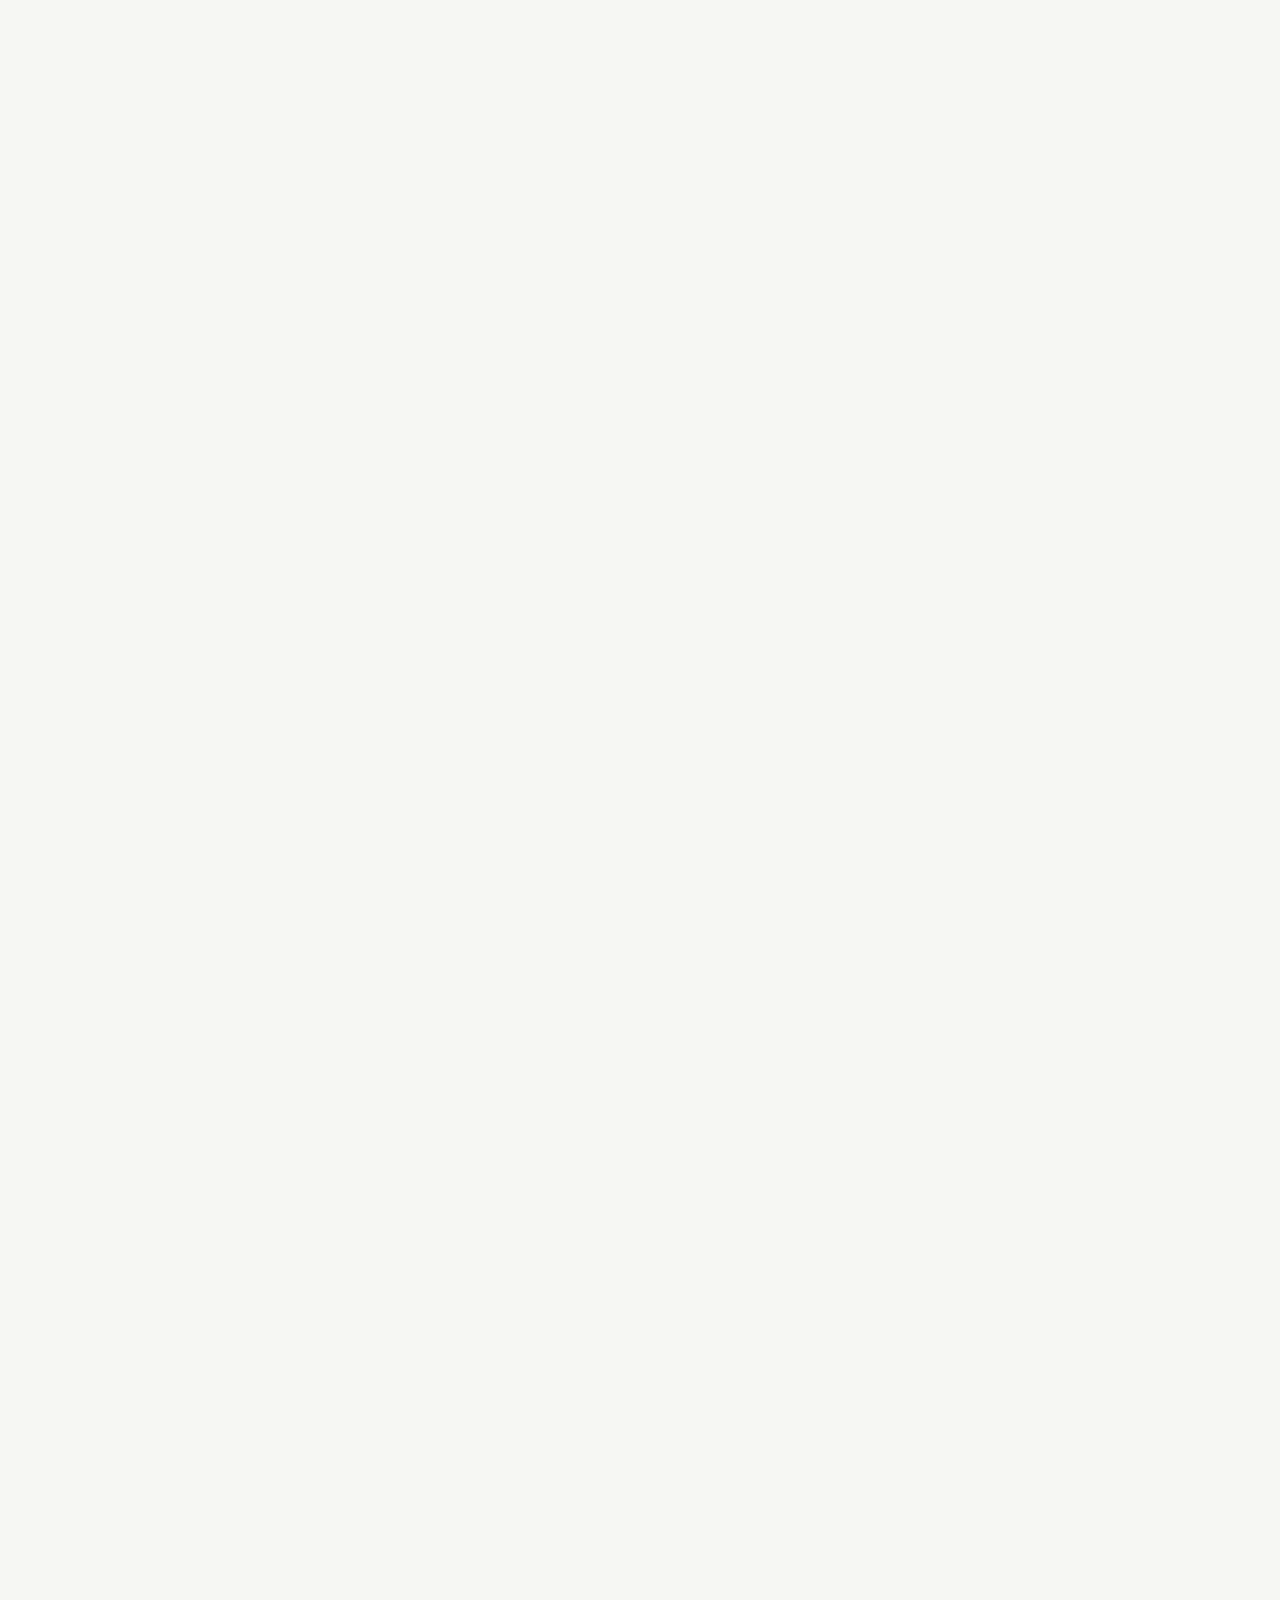
==== index.html @ 4bbb6fdd "Refresh homepage professional profile" ====
<!doctype html>
<html lang="en">
<head>
  <meta charset="utf-8"><meta name="viewport" content="width=device-width,initial-scale=1">
  <title>XIAO Tingyu · Welding &amp; High-Strength Steel</title>
  <meta name="description" content="XIAO Tingyu — welding engineer and researcher focused on high-strength steel, material performance and quality assurance.">
  <link rel="stylesheet" href="style.css"><link rel="stylesheet" href="dark.css?v=20261003-3">
  <link rel="icon" href="favicon.svg?v=20261003-5" type="image/svg+xml">
  <script>document.documentElement.classList.add("i18n-loading")</script>
  <script src="blog-nav.js?v=20260929-2" defer></script>
  <script src="i18n.js?v=20261010-1" defer></script>
</head>
<body>
  <a href="#main" class="skip">Skip to content</a>
  <header><div class="wrap nav"><a class="wordmark" href="./" aria-label="XIAO Tingyu home"><span class="initials">T.X</span></a><nav aria-label="Primary navigation"><a href="./" aria-current="page">Home</a><a href="projects.html">Projects</a><a href="toolkit.html">Toolkit</a><a href="about.html">About</a></nav></div></header>

  <main id="main">
    <section class="hero home-hero"><div class="wrap hero-inner"><div><div class="eyebrow">WELDING ENGINEER · HIGH-STRENGTH STEEL</div><h1>From weld metallurgy to structural <em>performance.</em></h1><p>Research, technical guidance and engineering insights on high-strength steel welding, procedure qualification and quality assurance.</p><div class="signature"><strong>XIAO Tingyu</strong> &nbsp; / &nbsp; CEng · MWeldI · MIMMM</div><div class="home-actions"><a class="home-action home-action-primary" href="projects.html">View selected work</a><a class="home-action" href="blog.html">Read the Blog</a></div></div><img class="hero-art" src="assets/hero-bridge-model.png?v=20261003-5" alt="Architectural model illustration of a structurally coherent steel tied-arch bridge"></div></section>

    <section class="wrap credential-strip" aria-label="Professional focus"><div><strong>CEng · MWeldI · MIMMM</strong><span>Professional credentials</span></div><div><strong>HKCMSA</strong><span>Executive Member</span></div><div><strong>S690 · S960</strong><span>High-strength steel</span></div><div><strong>EN · HK · AWS</strong><span>Code perspective</span></div></section>

    <section class="wrap home-section"><div class="home-section-head"><h2>Selected project</h2><p>Engineering evidence comes before technical claims. This case connects material selection, welding research and full-scale fabrication.</p></div><div class="featured-project"><div class="featured-project-visual"><img src="assets/fanling-footbridge-finished.jpg" alt="Completed circular S960 footbridge at Lung Yeuk Tau Interchange at night"><div class="featured-project-grade">S960</div><div class="featured-project-caption">Fanling North · completed footbridge</div><a class="photo-credit" href="https://www.devb.gov.hk/en/home/my_blog/index_id_1608.html?p=1&amp;y=2026" target="_blank" rel="noopener">PHOTO · DEVB ↗</a></div><div class="featured-project-copy"><div class="eyebrow">HONG KONG · FOOTBRIDGE APPLICATION</div><h3>Welding technology for S960 box girders</h3><p>The Fanling North application links plate thickness, joint design, heat-input control, testing and the transition from research to fabrication.</p><a class="read" href="projects.html#fanling">Explore the project <span>→</span></a></div></div></section>

    <section class="wrap home-section"><div class="home-section-head"><h2>Areas of expertise</h2><p>A stable view of the engineering problems I work on—from local thermal cycles to production quality and structural performance.</p></div><div class="expertise-grid"><article class="expertise-card"><span>01</span><h3>Welding metallurgy</h3><p>Thermal cycles, HAZ transformation, hydrogen cracking and microstructure–property relationships.</p></article><article class="expertise-card"><span>02</span><h3>High-strength steel</h3><p>S690/S960 material behaviour, joint design, consumable matching and constructability.</p></article><article class="expertise-card"><span>03</span><h3>Procedure &amp; quality</h3><p>WPS/WPQR review, qualification ranges, production controls and traceability.</p></article><article class="expertise-card"><span>04</span><h3>Testing &amp; inspection</h3><p>Mechanical testing, fracture assessment, NDT strategy and failure investigation.</p></article></div></section>

    <section class="wrap home-section"><div class="home-section-head"><h2>Featured writing</h2><p>Three cornerstone articles are shown here. The complete high-strength steel welding knowledge system lives in the Blog.</p></div><div class="featured-writing"><article><div class="meta"><span class="category">WELDABILITY</span></div><h3><a href="carbon-equivalent-preheat.html">Carbon Equivalent in Preheat Assessment</a></h3><p>How CEV, CET and Pcm contribute to a preheat assessment.</p><a class="read" href="carbon-equivalent-preheat.html">Read article <span>→</span></a></article><article><div class="meta"><span class="category">WELDING METALLURGY</span></div><h3><a href="t8-5-cooling-time.html">t8/5 Cooling Time and Heat-Affected-Zone Response</a></h3><p>How thermal variables shape cooling and HAZ response.</p><a class="read" href="t8-5-cooling-time.html">Read article <span>→</span></a></article><article><div class="meta"><span class="category">HONG KONG PRACTICE</span></div><h3><a href="hong-kong-weld-inspection.html">Weld Inspection under the Hong Kong Steel Code</a></h3><p>Inspection timing, NDT extent and traceability under the Steel Code.</p><a class="read" href="hong-kong-weld-inspection.html">Read article <span>→</span></a></article></div><p style="margin-top:32px"><a class="read" href="blog.html">Browse all Blog modules <span>→</span></a></p></section>

    <section class="wrap home-section home-about"><div class="home-about-mark" aria-hidden="true">T.X</div><div><div class="eyebrow">ABOUT</div><h2>XIAO Tingyu</h2><p>Chartered Engineer (CEng); Professional Member of The Welding Institute (MWeldI) and the Institute of Materials, Minerals and Mining (MIMMM); Executive Member of the Hong Kong Constructional Metal Structures Association.</p><p>Research interests: S690/S960 welding, welding thermal cycles and heat-affected-zone behaviour, microstructure–property relationships, procedure qualification and quality assurance.</p><p>Invited to join the TWI Professional Board from 1 July 2027, subject to Board approval.</p><a class="read" href="about.html">More about my work <span>→</span></a></div></section>
  </main>
  <footer><div class="wrap footer-grid"><div>Welding, materials &amp; the structures they make possible.</div><div><a href="about.html">About</a><a href="mailto:xiaoty89757@gmail.com">Email ↗</a><span>© 2026</span></div></div></footer>
</body></html>
---- dark.css ----
:root {
  --bg: #ffffff;
  --panel: #ffffff;
  --panel-2: #edf2f1;
  --paper: #233b40;
  --ink: #233b40;
  --paper-ink: #edf2f1;
  --muted: #52686b;
  --line: #edf2f1;
  --accent: #946b32;
  --steel: #52686b;
  --serif: Georgia, "Times New Roman", "Songti SC", serif;
}

html { background: var(--bg); }
.i18n-loading body { visibility: hidden; }
body { background: var(--bg); color: var(--ink); }
.wrap { max-width: 1180px; }

header {
  position: relative;
  z-index: 5;
  background: rgba(9, 13, 15, .97);
  border-bottom: 1px solid var(--line);
}
.nav { min-height: 86px; align-items: center; }
.wordmark { color: #233b40; letter-spacing: -.035em; }
.wordmark i, .wordmark span { color: var(--accent); }
.wordmark .initials { font-family: var(--serif); font-size: 25px; font-style: italic; letter-spacing: -.035em; }
nav { display: flex; align-items: center; margin-left: auto; }
nav a { color: #52686b; }
nav a:hover, nav a[aria-current=page] { color: #233b40; }
nav a[aria-current=page]:after { background: var(--accent); }
.nav-dropdown { position: relative; display: flex; align-items: center; }
.nav-dropdown-trigger span { margin-left: 4px; color: var(--accent); }
.nav-dropdown-menu { display: none; position: absolute; top: calc(100% + 2px); left: -18px; z-index: 20; width: 285px; padding: 10px; background: #ffffff; border: 1px solid #cedbd9; box-shadow: 0 18px 45px rgba(0,0,0,.35); }
.nav-dropdown:hover .nav-dropdown-menu, .nav-dropdown:focus-within .nav-dropdown-menu { display: block; }
.nav-dropdown-menu a { display: block; padding: 9px 10px; color: #52686b; font-size: 12px; line-height: 1.45; }
.nav-dropdown-menu a:hover { color: #ffffff; background: var(--accent); }

.lang-switch {
  display: inline-flex;
  flex: 0 0 auto;
  align-items: center;
  gap: 3px;
  margin-left: 2px;
  padding: 3px;
  border: 1px solid #cedbd9;
  border-radius: 999px;
}
.lang-switch button, .lang-switch a {
  min-width: 38px;
  border: 0;
  border-radius: 999px;
  padding: 4px 8px;
  color: #52686b;
  background: transparent;
  font: 600 11px/1.5 -apple-system, BlinkMacSystemFont, "Segoe UI", sans-serif;
  cursor: pointer;
}
.lang-switch button[aria-pressed=true], .lang-switch a[aria-pressed=true] {
  color: #edf2f1;
  background: var(--accent);
}

.hero {
  min-height: 570px;
  background:
    radial-gradient(circle at 73% 48%, rgba(63, 104, 111, .24), transparent 28%),
    radial-gradient(circle at 66% 54%, rgba(214, 160, 74, .08), transparent 20%),
    #ffffff;
}
.hero:before {
  content: "";
  position: absolute;
  inset: 0;
  background-image:
    linear-gradient(rgba(255,255,255,.025) 1px, transparent 1px),
    linear-gradient(90deg, rgba(255,255,255,.025) 1px, transparent 1px);
  background-size: 42px 42px;
  mask-image: linear-gradient(to right, transparent 0, #ffffff 45%, #ffffff 100%);
}
.hero:after { display: none; }
.hero-inner {
  grid-template-columns: minmax(0, 1.28fr) minmax(420px, .9fr);
  min-height: 570px;
  padding-top: 55px;
  padding-bottom: 55px;
}
.eyebrow, .section-label { color: var(--accent); }
.hero h1 {
  max-width: 640px;
  margin: 18px 0;
  color: #233b40;
  font-size: clamp(46px, 4.4vw, 58px);
  font-weight: 550;
  line-height: 1.23;
  letter-spacing: -.055em;
  text-wrap: balance;
}
.hero h1 em { color: var(--accent); }
.hero p { max-width: 470px; color: #52686b; font-size: 16px; }
.signature { color: #52686b; }
.signature strong { color: #233b40; }
.hero-art {
  width: 128%;
  max-width: none;
  filter: none;
  transform: translateX(-28%);
  transform-origin: center;
  -webkit-mask-image: linear-gradient(to right, transparent 0%, rgba(0,0,0,.08) 8%, rgba(0,0,0,.35) 22%, #ffffff 40%, #ffffff 74%, rgba(0,0,0,.52) 87%, transparent 100%);
  mask-image: linear-gradient(to right, transparent 0%, rgba(0,0,0,.08) 8%, rgba(0,0,0,.35) 22%, #ffffff 40%, #ffffff 74%, rgba(0,0,0,.52) 87%, transparent 100%);
}

.home-hero { min-height: 620px; }
.home-hero .hero-inner { min-height: 620px; }
.home-actions { display: flex; flex-wrap: wrap; gap: 12px; margin-top: 27px; }
.home-action { padding: 10px 15px; border: 1px solid #cedbd9; color: #233b40; font-size: 13px; font-weight: 650; }
.home-action-primary { color: #ffffff; background: var(--accent); border-color: var(--accent); }
.credential-strip { display: grid; grid-template-columns: repeat(4, 1fr); border-bottom: 1px solid var(--line); }
.credential-strip div { padding: 22px 26px; border-right: 1px solid var(--line); }
.credential-strip div:last-child { border-right: 0; }
.credential-strip strong { display: block; color: var(--accent); font-size: 12px; }
.credential-strip span { color: #52686b; font-size: 11px; }
.home-section { padding-top: 65px; padding-bottom: 72px; border-bottom: 1px solid var(--line); }
.home-section-head { display: flex; align-items: end; justify-content: space-between; gap: 34px; margin-bottom: 30px; }
.home-section-head h2 { margin: 0; color: #233b40; font: 500 34px/1.25 var(--serif); }
.home-section-head p { max-width: 540px; margin: 0; color: #52686b; font-size: 13px; }
.featured-project { display: grid; grid-template-columns: 1.12fr .88fr; background: #ffffff; border: 1px solid #edf2f1; }
.featured-project-visual { position: relative; min-height: 360px; overflow: hidden; background: #edf2f1; }
.featured-project-visual:after { content: ""; position: absolute; inset: 0; background: linear-gradient(180deg, transparent 40%, rgba(5,9,10,.88) 100%); pointer-events: none; }
.featured-project-visual img { width: 100%; height: 100%; object-fit: cover; object-position: center; filter: saturate(.78) contrast(1.06); transition: transform .5s ease; }
.featured-project:hover .featured-project-visual img { transform: scale(1.025); }
.featured-project-grade { position: absolute; z-index: 1; top: 25px; left: 27px; padding: 5px 10px; color: #ffffff; background: var(--accent); font: 700 12px/1.2 -apple-system, BlinkMacSystemFont, "Segoe UI", sans-serif; letter-spacing: .08em; }
.featured-project-caption { position: absolute; z-index: 1; left: 27px; bottom: 25px; color: #233b40; font: 500 17px/1.3 var(--serif); }
.featured-project-visual .photo-credit { z-index: 2; right: 21px; bottom: 21px; left: auto; }
.featured-project-copy { padding: 42px; }
.featured-project-copy h3 { margin: 10px 0 18px; color: #233b40; font: 500 29px/1.3 var(--serif); }
.featured-project-copy p { color: #52686b; font-size: 14px; }
.expertise-grid { display: grid; grid-template-columns: 1fr 1fr; gap: 1px; background: var(--line); }
.expertise-card { min-height: 190px; padding: 31px; background: #ffffff; }
.expertise-card span { color: var(--accent); font: italic 17px var(--serif); }
.expertise-card h3 { margin: 10px 0; color: #233b40; font-size: 21px; }
.expertise-card p { margin: 0; color: #52686b; font-size: 13px; }
.expertise-card .read { margin-top: 20px; }
.featured-writing { display: grid; grid-template-columns: repeat(3, 1fr); gap: 26px; }
.featured-writing article { position: relative; min-height: 250px; padding: 26px 25px 24px; overflow: hidden; background: linear-gradient(145deg, #ffffff, #ffffff); border: 1px solid #edf2f1; border-top: 2px solid var(--accent); }
.featured-writing article:after { content: ""; position: absolute; right: -34px; bottom: -44px; width: 130px; height: 130px; border: 1px solid rgba(214,160,74,.12); border-radius: 50%; }
.featured-writing article > * { position: relative; z-index: 1; }
.featured-writing h3 { margin: 11px 0; color: #233b40; font: 500 20px/1.35 var(--serif); }
.featured-writing p { color: #52686b; font-size: 13px; }
.home-about { display: grid; grid-template-columns: 200px 1fr; gap: 54px; align-items: center; }
.home-about-mark { aspect-ratio: 1; display: grid; place-items: center; color: var(--accent); background: #edf2f1; font: italic 70px var(--serif); }
.home-about h2 { margin: 7px 0 15px; color: #233b40; font: 500 34px var(--serif); }
.home-about p { color: #52686b; }

.blog-head { max-width: 790px; }
.blog-head h1 { max-width: 720px; }

.layout { gap: 86px; padding-top: 76px; padding-bottom: 96px; }
.article-preview { border-color: var(--line); }
.article-preview h2 { color: #233b40; font-size: 29px; }
.article-preview p { color: #52686b; }
.blog-group {
  margin: 48px 0 20px;
  padding-bottom: 10px;
  color: var(--accent);
  border-bottom: 1px solid var(--line);
  font-size: 12px;
  letter-spacing: .16em;
}
.meta { color: #52686b; }
.meta .category, .read { color: var(--accent); }
.mini-diagram {
  color: #946b32;
  background: linear-gradient(100deg, #ffffff, #edf2f1);
  border: 1px solid #edf2f1;
}
.mini-diagram small { color: #52686b; }
.project-tease {
  color: #233b40;
  background: linear-gradient(135deg, #edf2f1, #ffffff);
  border: 1px solid #cedbd9;
}
.project-tease p { color: #52686b; }
.tease-head span:last-child { color: var(--accent); }
.side-block {
  padding: 22px;
  margin-bottom: 18px;
  background: #ffffff;
  border: 1px solid #edf2f1;
}
.side-block h2 { color: var(--accent); }
.side-block p, .side-link small { color: #52686b; }
.author-name { color: #233b40; }
.chips a { color: #52686b; background: #edf2f1; border-color: #cedbd9; }
.chips a:hover { color: #ffffff; background: var(--accent); border-color: var(--accent); }
.side-link { border-color: #edf2f1; }
.pullquote { color: #52686b; border-color: var(--accent); }

.page-head { border-color: var(--line); }
.page-head h1, .about-content h1 { color: #233b40; }
.page-head p, .notice { color: #52686b !important; }
.case { color: var(--ink); background: #ffffff; border-color: #edf2f1; }
.case-visual { background: #edf2f1; border-bottom: 1px solid #edf2f1; }
.case-visual svg { filter: brightness(1.15) saturate(.55); }
.case-photo { height: 240px; }
.case-photo:after {
  content: "";
  position: absolute;
  inset: 0;
  background: linear-gradient(180deg, rgba(6, 10, 11, .04) 42%, rgba(6, 10, 11, .72));
  pointer-events: none;
}
.case-photo img {
  position: absolute;
  inset: 0;
  width: 100%;
  height: 100%;
  display: block;
  object-fit: cover;
}
.case-grade { z-index: 2; color: #edf2f1; background: var(--accent); }
.photo-credit {
  position: absolute;
  right: 14px;
  bottom: 12px;
  z-index: 2;
  padding: 5px 8px;
  color: #233b40;
  background: rgba(8, 13, 15, .76);
  border: 1px solid rgba(255, 255, 255, .18);
  font-size: 9px;
  font-weight: 650;
  letter-spacing: .09em;
}
.photo-credit:hover { color: var(--accent); }
.case-body h2 { color: #233b40; }
.case-body p, .case-body dt { color: #52686b; }
.case-body dl {
  grid-template-columns: minmax(108px, auto) minmax(0, 1fr);
  column-gap: 18px;
  row-gap: 10px;
  border-color: #edf2f1;
}
.case-body dt {
  font-size: 10px;
  font-weight: 700;
  letter-spacing: .07em;
  text-transform: uppercase;
}
.case-body dd { min-width: 0; overflow-wrap: anywhere; }
.case-sources { display: flex; flex-wrap: wrap; gap: 8px 20px; }
.case-source { display: inline-block; color: var(--accent); }

.about-grid {
  grid-template-columns: minmax(0, 780px);
  justify-content: center;
  color: var(--ink);
}
.about-content p, .qualification-list { color: #52686b; }
.about-content h2 { color: #233b40; }
.credentials, .about-links a { color: var(--accent); }
.index-item { border-color: var(--line); }
.index-item h2, .index-item a { color: var(--accent); }
.index-item p { color: #52686b; }

.toolkit-head p { max-width: 700px; }
.toolkit-jump { display: flex; flex-wrap: wrap; gap: 9px; margin-top: 26px; }
.toolkit-jump a { padding: 7px 12px; color: #52686b; background: #ffffff; border: 1px solid #cedbd9; font-size: 12px; }
.toolkit-jump a:hover { color: #ffffff; background: var(--accent); border-color: var(--accent); }
.toolkit-section { padding: 48px 0 70px; border-top: 1px solid var(--line); }
.toolkit-section-head { margin-bottom: 29px; }
.toolkit-section-head h2 { margin: 9px 0 8px; color: #233b40; font-size: 31px; }
.toolkit-section-head p { max-width: 760px; margin: 0; color: #52686b; font-size: 14px; }
.toolkit-grid {
  display: grid;
  grid-template-columns: 1fr 1fr;
  gap: 24px;
  padding: 0;
}
.toolkit-card {
  position: relative;
  min-height: 340px;
  padding: 35px 38px 37px;
  overflow: hidden;
  background: linear-gradient(145deg, #ffffff, #ffffff);
  border: 1px solid #edf2f1;
}
.toolkit-card:before {
  content: "";
  position: absolute;
  top: 0;
  left: 38px;
  width: 42px;
  height: 3px;
  background: var(--accent);
}
.toolkit-card-wide { grid-column: 1 / -1; min-height: 0; }
.toolkit-tag {
  color: #52686b;
  font-size: 10px;
  font-weight: 700;
  letter-spacing: .17em;
}
.toolkit-card h2, .toolkit-card h3 { margin: 11px 0 25px; color: #233b40; font-size: 27px; }
.toolkit-card p { max-width: 760px; margin: 23px 0 20px; color: #52686b; font-size: 14px; }
.toolkit-formula {
  display: inline-block;
  margin: 0 13px 18px 0;
  padding: 16px 20px;
  color: #233b40;
  background: #ffffff;
  border: 1px solid #edf2f1;
  font: 20px/1.2 var(--serif);
}
.toolkit-formula span { color: var(--accent); font-style: italic; }
.toolkit-formula.formula-small { display: block; width: fit-content; max-width: 100%; overflow-x: auto; font-size: 16px; white-space: nowrap; }
.toolkit-units { display: flex; gap: 12px 27px; flex-wrap: wrap; color: #52686b; font-size: 12px; }
.toolkit-units b { color: #233b40; }
.toolkit-flow { display: flex; align-items: center; gap: 9px; flex-wrap: wrap; }
.toolkit-flow span {
  padding: 10px 13px;
  color: #233b40;
  background: #ffffff;
  border: 1px solid #cedbd9;
  font: 15px/1 var(--serif);
}
.toolkit-flow b { color: var(--accent); font-weight: 400; }
.grade-row { display: grid; grid-template-columns: 70px 1fr; gap: 15px; padding: 13px 0; border-top: 1px solid #edf2f1; }
.grade-row strong { color: var(--accent); font: italic 18px var(--serif); }
.grade-row span { color: #52686b; font-size: 13px; }
.toolkit-links { display: flex; gap: 13px 24px; flex-wrap: wrap; }
.standards-grid { display: grid; grid-template-columns: 1fr 1fr; gap: 24px; }
.standard-group { padding: 31px 32px 22px; background: #ffffff; border: 1px solid #edf2f1; }
.standard-group h3 { margin: 10px 0 18px; color: #233b40; font-size: 23px; }
.standard-item { display: grid; grid-template-columns: minmax(116px, .8fr) 1.7fr auto; gap: 14px; align-items: start; padding: 15px 0; border-top: 1px solid #edf2f1; }
.standard-item strong { color: var(--accent); font: italic 15px/1.45 var(--serif); }
.standard-item span { color: #52686b; font-size: 12px; line-height: 1.7; }
.standard-item em { color: #52686b; font-size: 10px; font-style: normal; letter-spacing: .08em; }
.standard-item:hover span, .standard-item:hover em { color: #233b40; }
.standards-note { max-width: 820px; margin: 22px 0 0; color: #52686b; font-size: 12px; }

.article {
  max-width: 880px;
  margin-top: 62px;
  margin-bottom: 72px;
  padding: 72px 82px 80px;
  color: var(--paper-ink);
  background: var(--paper);
  box-shadow: 0 26px 70px rgba(0, 0, 0, .28);
}
.article h1, .article h2 { color: var(--paper-ink); }
.article h1 { font-family: var(--serif); font-weight: 500; }
.article p, .article li, .article blockquote { color: var(--paper-ink); }
.article .lead { color: var(--paper-ink); border-color: #233b40; }
.article .meta { color: #52686b; }
.article .meta .category, .article .breadcrumb, .article .breadcrumb a,
.article .sources a, .article .back, .article .read { color: #946b32; }
.article .formula, .article blockquote, .article th { background: #233b40; }
.article td, .article th, .article .sources { border-color: #233b40; }
.article h3 { margin-top: 34px; color: var(--paper-ink); font-size: 21px; }
.article table { width: 100%; margin: 24px 0 30px; border-collapse: collapse; }
.article th, .article td { padding: 12px 14px; border: 1px solid #233b40; text-align: left; vertical-align: top; }
.article ul, .article ol { padding-left: 24px; }
.article li { margin: 8px 0; }
.article .formula { margin: 20px 0; padding: 16px 20px; overflow-x: auto; font: 17px/1.6 var(--serif); }
.article .scope-note { margin: 24px 0; padding-left: 18px; border-left: 3px solid #946b32; color: var(--paper-ink); }
.article .quick-nav { display: flex; flex-wrap: wrap; gap: 8px; margin: 28px 0 38px; }
.article .quick-nav a { padding: 7px 10px; color: #946b32; background: #233b40; border: 1px solid #52686b; font-size: 12px; }
footer { color: #52686b; background: #ffffff; border-color: var(--line); }
.footer-grid strong { color: #233b40; }

@media (max-width: 850px) {
  .hero-inner { grid-template-columns: minmax(0, 1.15fr) minmax(340px, .85fr); }
  .hero h1 { font-size: 45px; }
  .article { margin: 35px 22px 55px; padding: 52px 48px; }
}

@media (max-width: 650px) {
  .nav { padding-top: 14px; padding-bottom: 14px; }
  nav { order: 3; width: 100%; gap: 18px; }
  .nav-dropdown-menu { left: -70px; width: 270px; }
  .lang-switch { position: absolute; top: 15px; right: 22px; margin-left: 0; }
  .hero { min-height: 0; }
  .hero-inner { grid-template-columns: 1fr; min-height: 0; padding-top: 52px; padding-bottom: 48px; }
  .hero h1 { font-size: 41px; line-height: 1.28; }
  .home-hero, .home-hero .hero-inner { min-height: 0; }
  .credential-strip { grid-template-columns: 1fr 1fr; }
  .credential-strip div:nth-child(2) { border-right: 0; }
  .credential-strip div:nth-child(-n+2) { border-bottom: 1px solid var(--line); }
  .home-section { padding-top: 48px; padding-bottom: 52px; }
  .home-section-head { align-items: start; flex-direction: column; }
  .featured-project { grid-template-columns: 1fr; }
  .featured-project-visual { min-height: 230px; }
  .featured-project-caption { right: 22px; bottom: 22px; font-size: 15px; }
  .featured-project-visual .photo-credit { display: none; }
  .featured-project-copy { padding: 30px 24px; }
  .expertise-grid, .featured-writing, .home-about { grid-template-columns: 1fr; }
  .home-about-mark { width: 150px; }
  .hero-art { width: 100%; transform: translateX(-14%); }
  .layout { padding-top: 52px; }
  .layout aside { display: block; }
  .side-block { margin-bottom: 14px; }
  .article { margin: 22px 14px 46px; padding: 39px 24px 52px; }
  .article h1 { font-size: 32px; }
  .toolkit-grid { grid-template-columns: 1fr; padding-bottom: 55px; }
  .toolkit-card, .toolkit-card-wide { grid-column: auto; min-height: 0; padding: 30px 24px; }
  .toolkit-card:before { left: 24px; }
  .toolkit-formula { display: block; margin-right: 0; font-size: 17px; }
  .toolkit-section { padding: 38px 0 50px; }
  .toolkit-section .toolkit-grid { padding-bottom: 0; }
  .standards-grid { grid-template-columns: 1fr; }
  .standard-group { padding: 27px 23px 18px; }
  .standard-item { grid-template-columns: 1fr auto; gap: 5px 12px; }
  .standard-item span { grid-column: 1 / -1; }
  .case-body dl { grid-template-columns: 1fr; row-gap: 3px; }
  .case-body dt:not(:first-child) { margin-top: 8px; }
}

/* Warm paper, deep teal and restrained bronze. Existing imagery keeps its original colours. */
:root { --bg:#f6f7f3; --panel:#fff; --panel-2:#edf2ee; --paper:#fffefa; --ink:#233b40; --paper-ink:#233b40; --muted:#52686b; --line:#d7e1da; --accent:#946b32; --steel:#366d73; }
header { background:rgba(255,254,250,.97); }
nav a:hover,nav a[aria-current=page] {color:#285f65;}
.hero {background:radial-gradient(circle at 80% 45%,#e1ebe4,transparent 45%),#f0f3ed;}
.hero:before {background-image:linear-gradient(rgba(42,80,76,.04) 1px,transparent 1px),linear-gradient(90deg,rgba(42,80,76,.04) 1px,transparent 1px);}
.hero h1,.home-section-head h2,.page-head h1 {color:#233b40;}
.hero h1 em {color:#366d73;}
.home-action-primary {color:#fff;background:#366d73;border-color:#366d73;}
.home-action:not(.home-action-primary) {color:#366d73;border-color:#bdceca;background:#fffefa;}
.hero-art {width:100%;transform:none;mask-image:none;-webkit-mask-image:none;border-radius:16px;box-shadow:0 20px 45px rgba(35,59,64,.12);}
.hero-inner {grid-template-columns:1.2fr 1fr;gap:54px;}
.toolkit-card,.standard-group,.side-block,.featured-writing article,.case,.featured-project,.expertise-card {background:#fffefa;border-color:#d7e1da;box-shadow:0 6px 24px rgba(35,59,64,.035);}
.toolkit-card,.standard-group,.side-block,.featured-writing article {border-radius:12px;}
.toolkit-formula,.toolkit-flow span,.mini-diagram {background:#edf3ef;color:#285f65;border-color:#d0dfd7;}
.lang-switch button[aria-pressed=true] {color:#fff;background:#366d73;}
.article {background:#fffefa;box-shadow:0 12px 45px rgba(35,59,64,.06);border:1px solid #e0e6de;border-radius:12px;}
.article th,.article .formula,.article blockquote {background:#edf3ef;}
.article .quick-nav a {color:#366d73;background:#edf3ef;border-color:#d0dfd7;}
footer {background:#eaf0e9;color:#52686b;}
.featured-project-caption,.photo-credit {color:#fffefa;}
.featured-project-visual {background:#172024;}
.featured-project-visual:after {background:linear-gradient(180deg,transparent 40%,rgba(5,9,10,.88) 100%);}
.photo-credit {background:rgba(8,13,15,.76);}
@media(max-width:650px){.hero-inner{grid-template-columns:1fr;gap:28px;}.hero-art{transform:none;width:100%;}.article{border-radius:8px;}}

.hero-art {
  width: 132%;
  max-width: none;
  justify-self: center;
  transform: translateX(-10%);
  border-radius: 0;
  box-shadow: none;
  filter: drop-shadow(0 24px 24px rgba(35, 59, 64, .16));
  -webkit-mask-image: linear-gradient(to right, transparent 0%, transparent 14%, rgba(0, 0, 0, .12) 25%, rgba(0, 0, 0, .55) 38%, #000 52%, #000 67%, rgba(0, 0, 0, .55) 81%, rgba(0, 0, 0, .12) 91%, transparent 100%);
  mask-image: linear-gradient(to right, transparent 0%, transparent 14%, rgba(0, 0, 0, .12) 25%, rgba(0, 0, 0, .55) 38%, #000 52%, #000 67%, rgba(0, 0, 0, .55) 81%, rgba(0, 0, 0, .12) 91%, transparent 100%);
}

@media (max-width: 650px) {
  .hero-art { width: 118%; transform: translateX(-6%); }
}
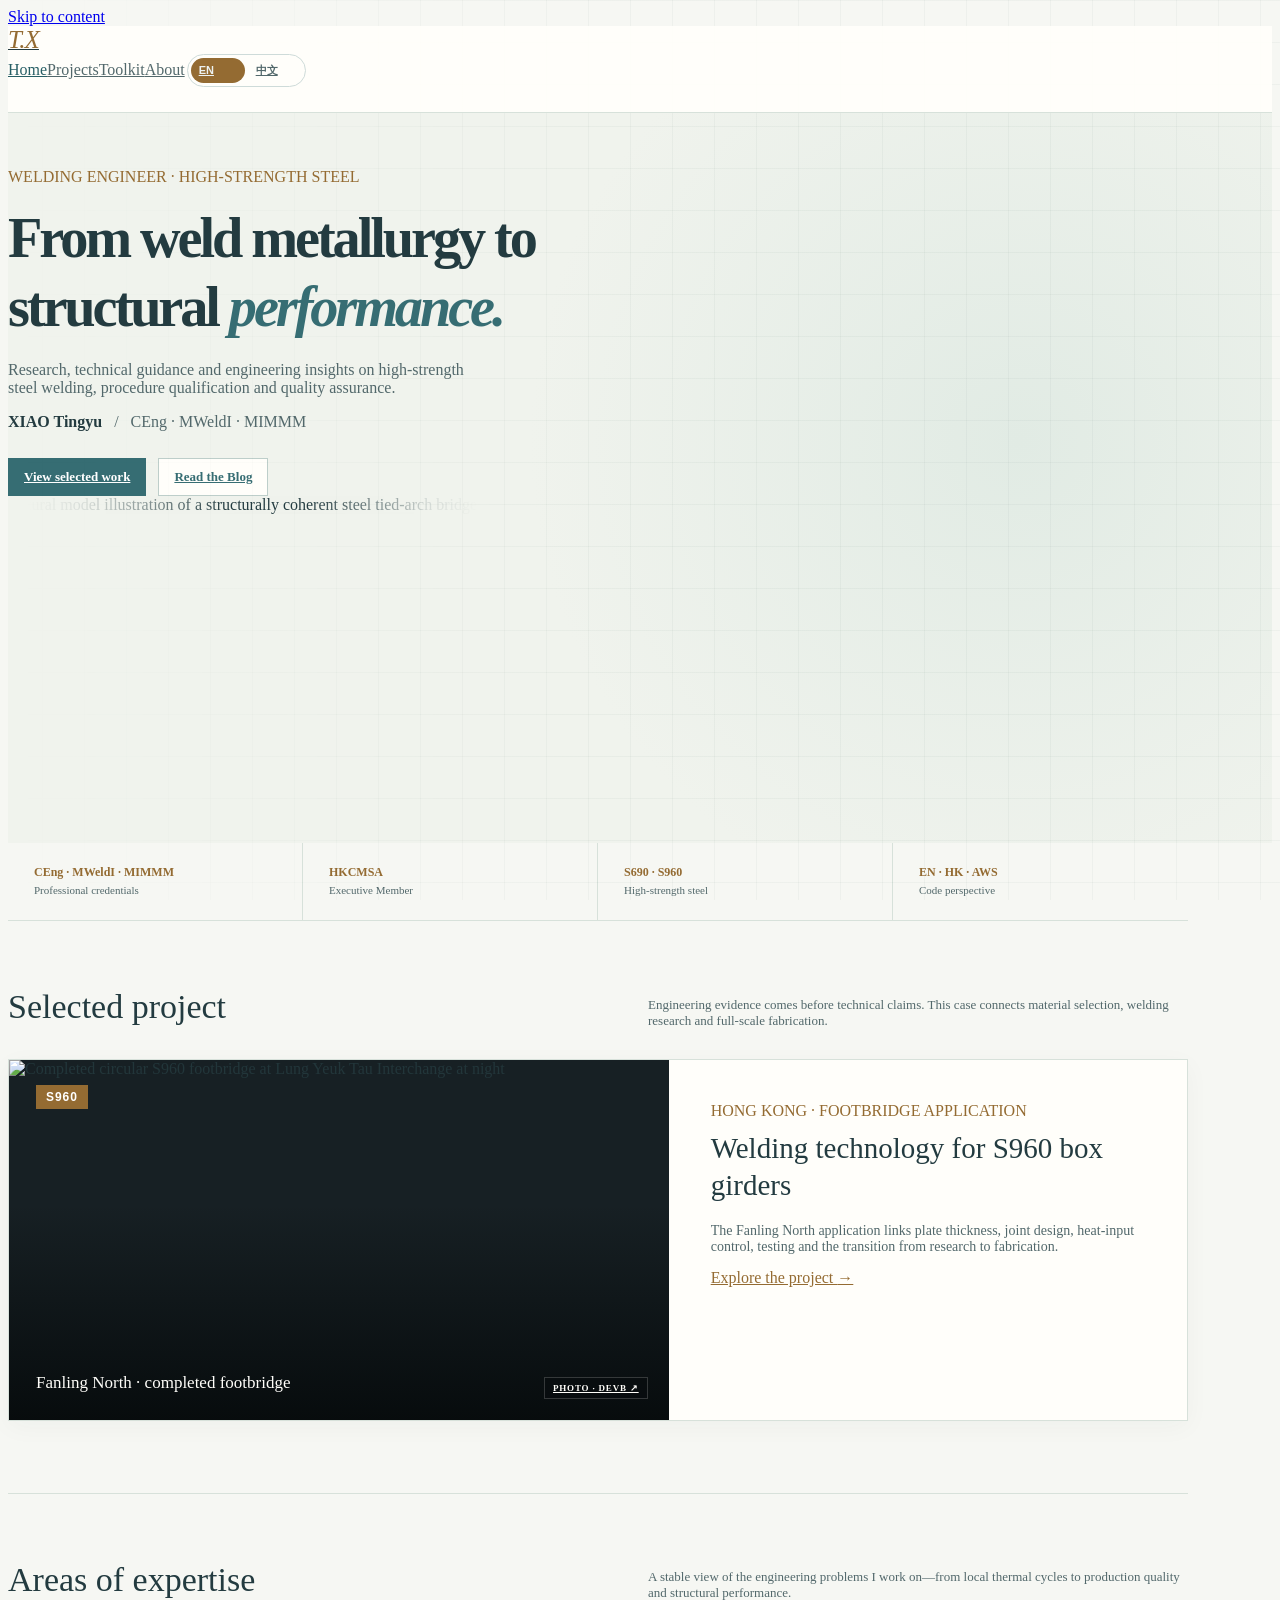
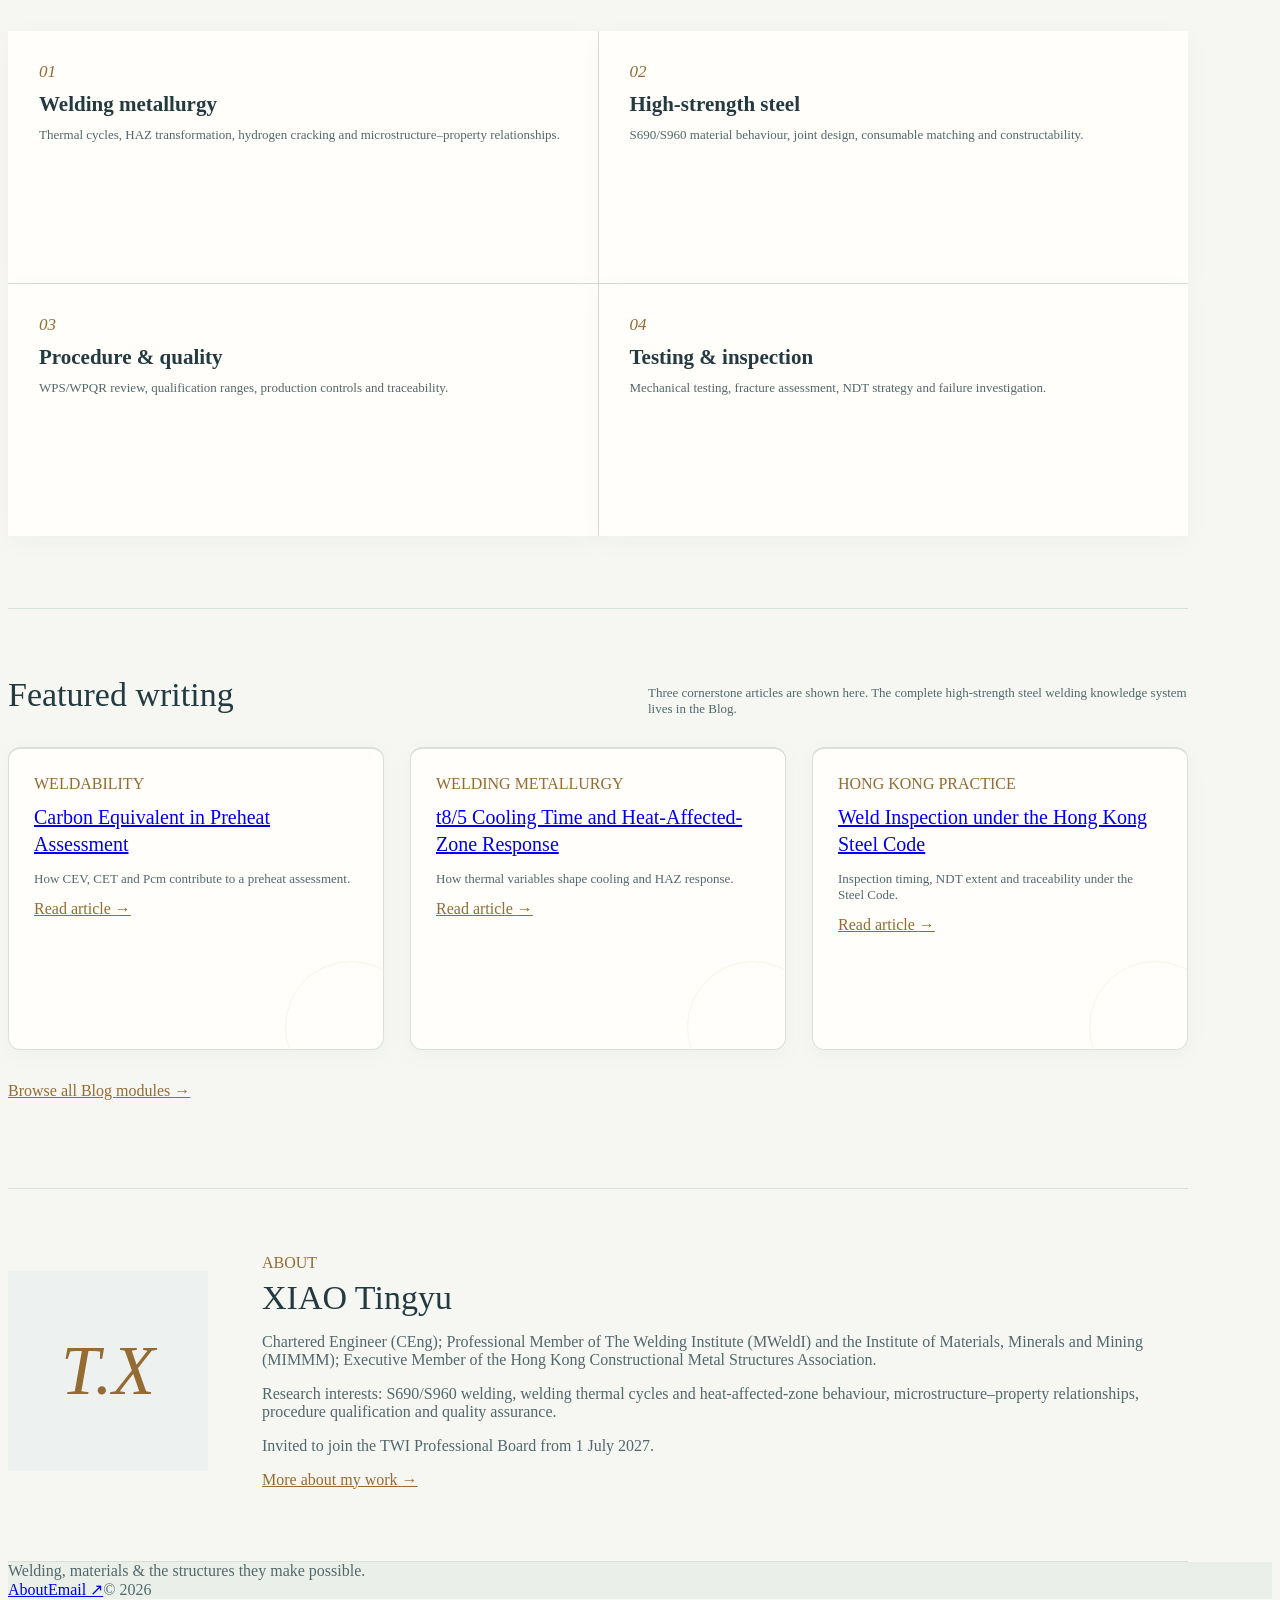
==== commit 44beb434: "Update professional profile wording" ====
--- a/index.html
+++ b/index.html
@@ -25,7 +25,7 @@
 
     <section class="wrap home-section"><div class="home-section-head"><h2>Featured writing</h2><p>Three cornerstone articles are shown here. The complete high-strength steel welding knowledge system lives in the Blog.</p></div><div class="featured-writing"><article><div class="meta"><span class="category">WELDABILITY</span></div><h3><a href="carbon-equivalent-preheat.html">Carbon Equivalent in Preheat Assessment</a></h3><p>How CEV, CET and Pcm contribute to a preheat assessment.</p><a class="read" href="carbon-equivalent-preheat.html">Read article <span>→</span></a></article><article><div class="meta"><span class="category">WELDING METALLURGY</span></div><h3><a href="t8-5-cooling-time.html">t8/5 Cooling Time and Heat-Affected-Zone Response</a></h3><p>How thermal variables shape cooling and HAZ response.</p><a class="read" href="t8-5-cooling-time.html">Read article <span>→</span></a></article><article><div class="meta"><span class="category">HONG KONG PRACTICE</span></div><h3><a href="hong-kong-weld-inspection.html">Weld Inspection under the Hong Kong Steel Code</a></h3><p>Inspection timing, NDT extent and traceability under the Steel Code.</p><a class="read" href="hong-kong-weld-inspection.html">Read article <span>→</span></a></article></div><p style="margin-top:32px"><a class="read" href="blog.html">Browse all Blog modules <span>→</span></a></p></section>
 
-    <section class="wrap home-section home-about"><div class="home-about-mark" aria-hidden="true">T.X</div><div><div class="eyebrow">ABOUT</div><h2>XIAO Tingyu</h2><p>Chartered Engineer (CEng); Professional Member of The Welding Institute (MWeldI) and the Institute of Materials, Minerals and Mining (MIMMM); Executive Member of the Hong Kong Constructional Metal Structures Association.</p><p>Research interests: S690/S960 welding, welding thermal cycles and heat-affected-zone behaviour, microstructure–property relationships, procedure qualification and quality assurance.</p><p>Invited to join the TWI Professional Board from 1 July 2027, subject to Board approval.</p><a class="read" href="about.html">More about my work <span>→</span></a></div></section>
+    <section class="wrap home-section home-about"><div class="home-about-mark" aria-hidden="true">T.X</div><div><div class="eyebrow">ABOUT</div><h2>XIAO Tingyu</h2><p>Chartered Engineer (CEng); Professional Member of The Welding Institute (MWeldI) and the Institute of Materials, Minerals and Mining (MIMMM); Executive Member of the Hong Kong Constructional Metal Structures Association.</p><p>Research interests: S690/S960 welding, welding thermal cycles and heat-affected-zone behaviour, microstructure–property relationships, procedure qualification and quality assurance.</p><p>Invited to join the TWI Professional Board from 1 July 2027.</p><a class="read" href="about.html">More about my work <span>→</span></a></div></section>
   </main>
   <footer><div class="wrap footer-grid"><div>Welding, materials &amp; the structures they make possible.</div><div><a href="about.html">About</a><a href="mailto:xiaoty89757@gmail.com">Email ↗</a><span>© 2026</span></div></div></footer>
 </body></html>
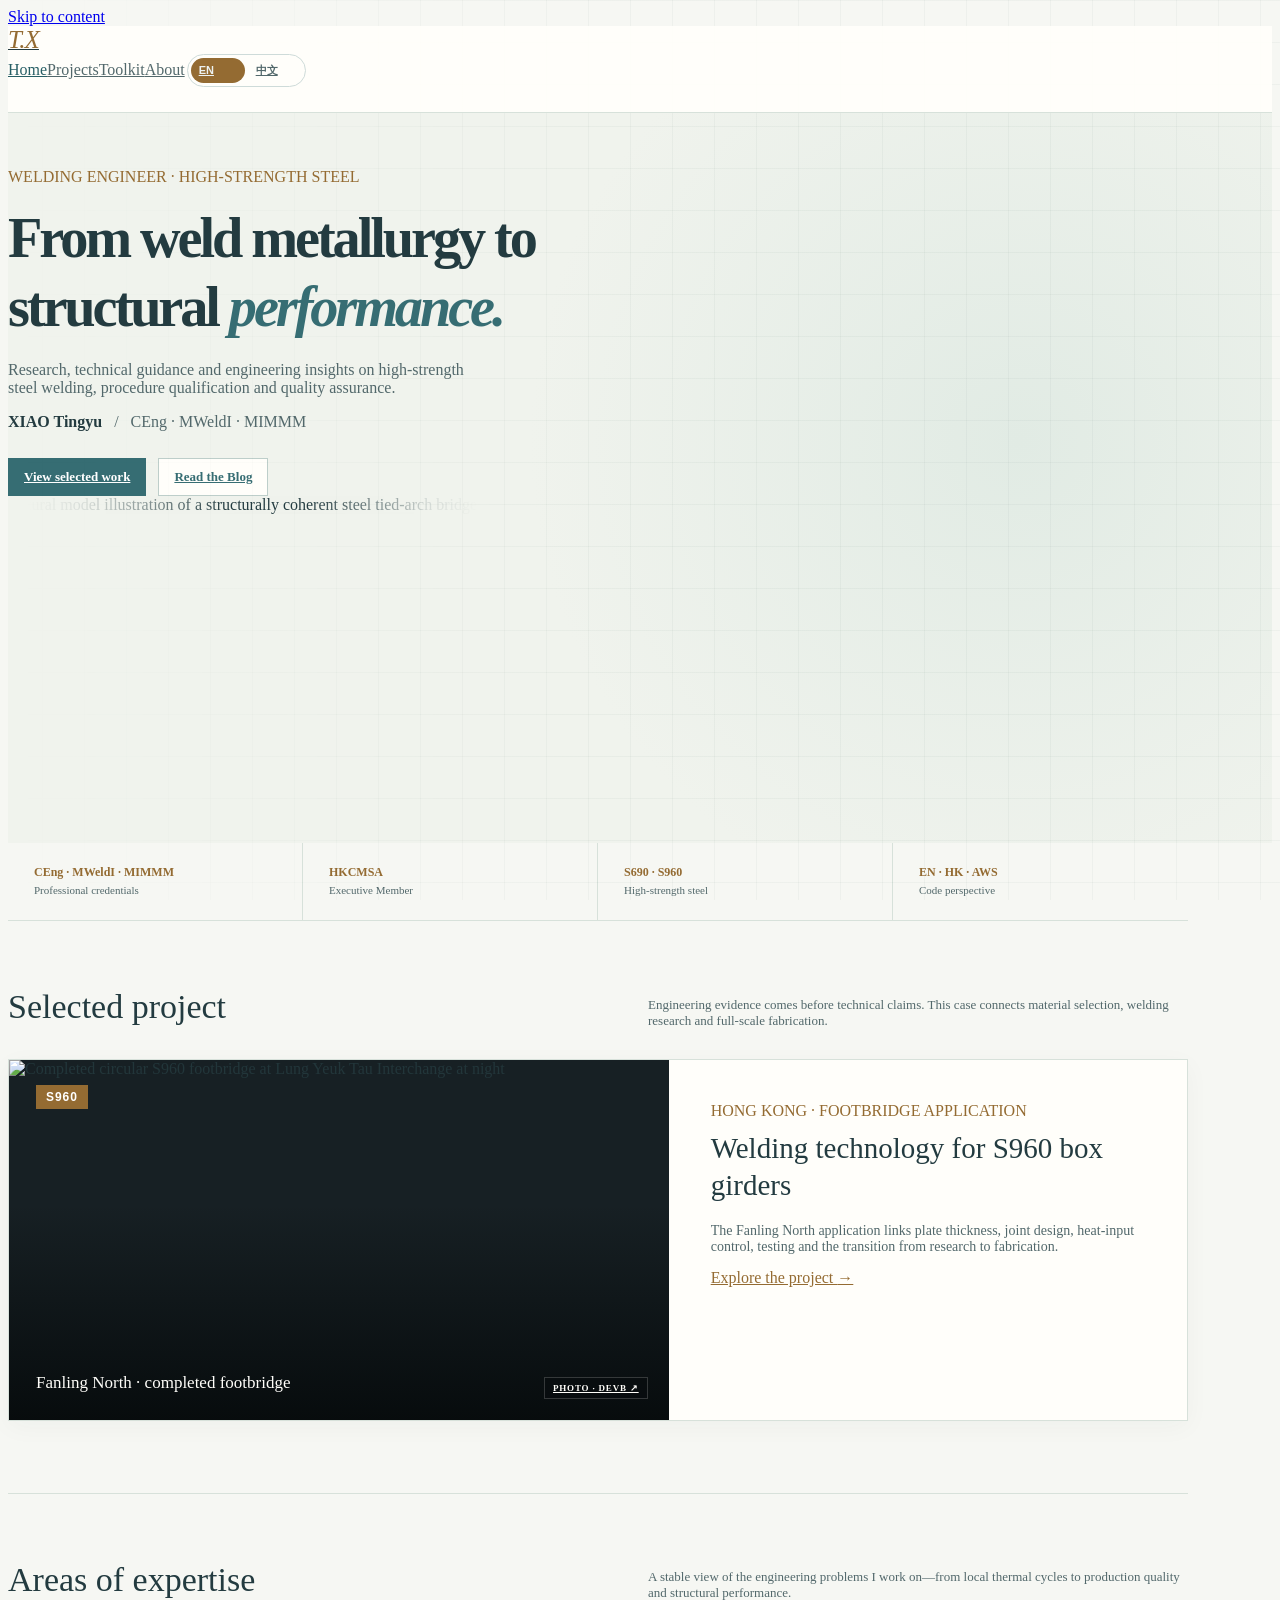
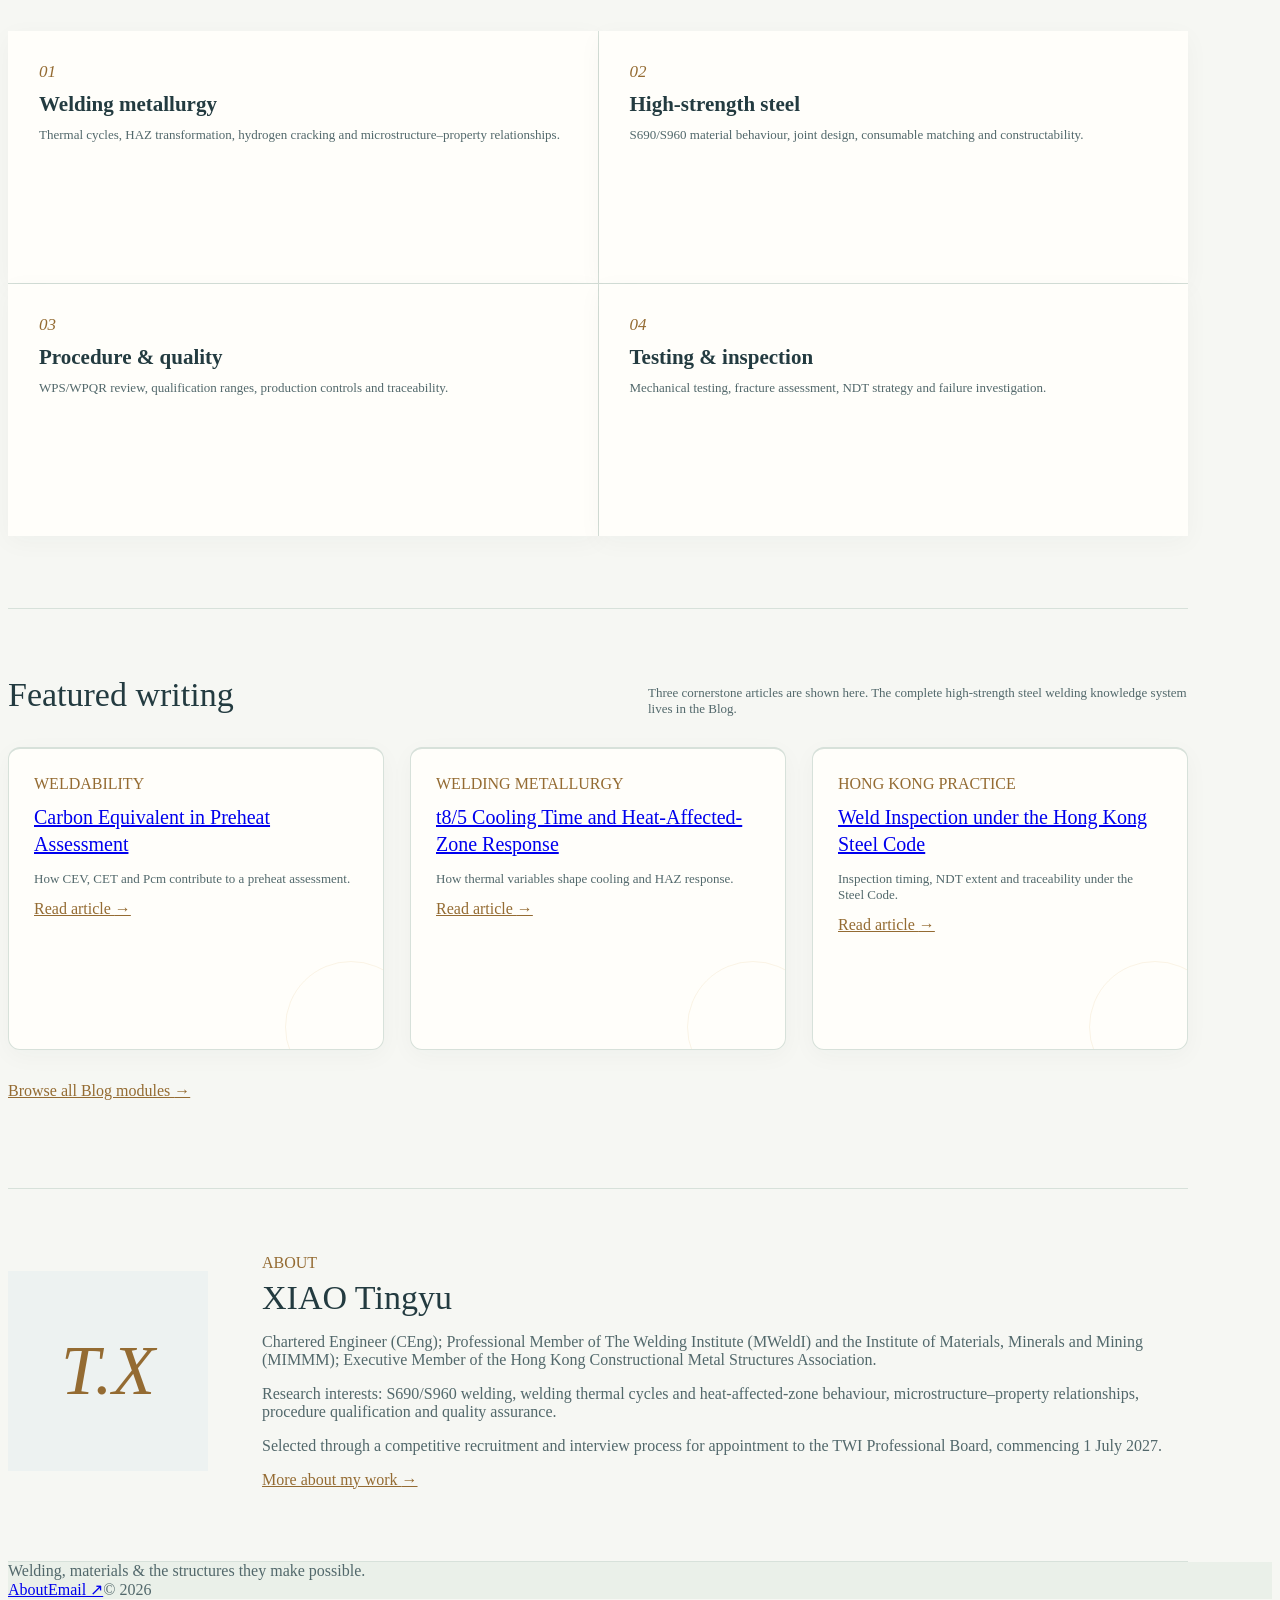
==== commit c07adabe: "Reclassify professional appointments" ====
--- a/index.html
+++ b/index.html
@@ -8,7 +8,7 @@
   <link rel="icon" href="favicon.svg?v=20261003-5" type="image/svg+xml">
   <script>document.documentElement.classList.add("i18n-loading")</script>
   <script src="blog-nav.js?v=20260929-2" defer></script>
-  <script src="i18n.js?v=20261010-1" defer></script>
+  <script src="i18n.js?v=20261010-3" defer></script>
 </head>
 <body>
   <a href="#main" class="skip">Skip to content</a>
@@ -25,7 +25,7 @@
 
     <section class="wrap home-section"><div class="home-section-head"><h2>Featured writing</h2><p>Three cornerstone articles are shown here. The complete high-strength steel welding knowledge system lives in the Blog.</p></div><div class="featured-writing"><article><div class="meta"><span class="category">WELDABILITY</span></div><h3><a href="carbon-equivalent-preheat.html">Carbon Equivalent in Preheat Assessment</a></h3><p>How CEV, CET and Pcm contribute to a preheat assessment.</p><a class="read" href="carbon-equivalent-preheat.html">Read article <span>→</span></a></article><article><div class="meta"><span class="category">WELDING METALLURGY</span></div><h3><a href="t8-5-cooling-time.html">t8/5 Cooling Time and Heat-Affected-Zone Response</a></h3><p>How thermal variables shape cooling and HAZ response.</p><a class="read" href="t8-5-cooling-time.html">Read article <span>→</span></a></article><article><div class="meta"><span class="category">HONG KONG PRACTICE</span></div><h3><a href="hong-kong-weld-inspection.html">Weld Inspection under the Hong Kong Steel Code</a></h3><p>Inspection timing, NDT extent and traceability under the Steel Code.</p><a class="read" href="hong-kong-weld-inspection.html">Read article <span>→</span></a></article></div><p style="margin-top:32px"><a class="read" href="blog.html">Browse all Blog modules <span>→</span></a></p></section>
 
-    <section class="wrap home-section home-about"><div class="home-about-mark" aria-hidden="true">T.X</div><div><div class="eyebrow">ABOUT</div><h2>XIAO Tingyu</h2><p>Chartered Engineer (CEng); Professional Member of The Welding Institute (MWeldI) and the Institute of Materials, Minerals and Mining (MIMMM); Executive Member of the Hong Kong Constructional Metal Structures Association.</p><p>Research interests: S690/S960 welding, welding thermal cycles and heat-affected-zone behaviour, microstructure–property relationships, procedure qualification and quality assurance.</p><p>Invited to join the TWI Professional Board from 1 July 2027.</p><a class="read" href="about.html">More about my work <span>→</span></a></div></section>
+    <section class="wrap home-section home-about"><div class="home-about-mark" aria-hidden="true">T.X</div><div><div class="eyebrow">ABOUT</div><h2>XIAO Tingyu</h2><p>Chartered Engineer (CEng); Professional Member of The Welding Institute (MWeldI) and the Institute of Materials, Minerals and Mining (MIMMM); Executive Member of the Hong Kong Constructional Metal Structures Association.</p><p>Research interests: S690/S960 welding, welding thermal cycles and heat-affected-zone behaviour, microstructure–property relationships, procedure qualification and quality assurance.</p><p>Selected through a competitive recruitment and interview process for appointment to the TWI Professional Board, commencing 1 July 2027.</p><a class="read" href="about.html">More about my work <span>→</span></a></div></section>
   </main>
   <footer><div class="wrap footer-grid"><div>Welding, materials &amp; the structures they make possible.</div><div><a href="about.html">About</a><a href="mailto:xiaoty89757@gmail.com">Email ↗</a><span>© 2026</span></div></div></footer>
 </body></html>
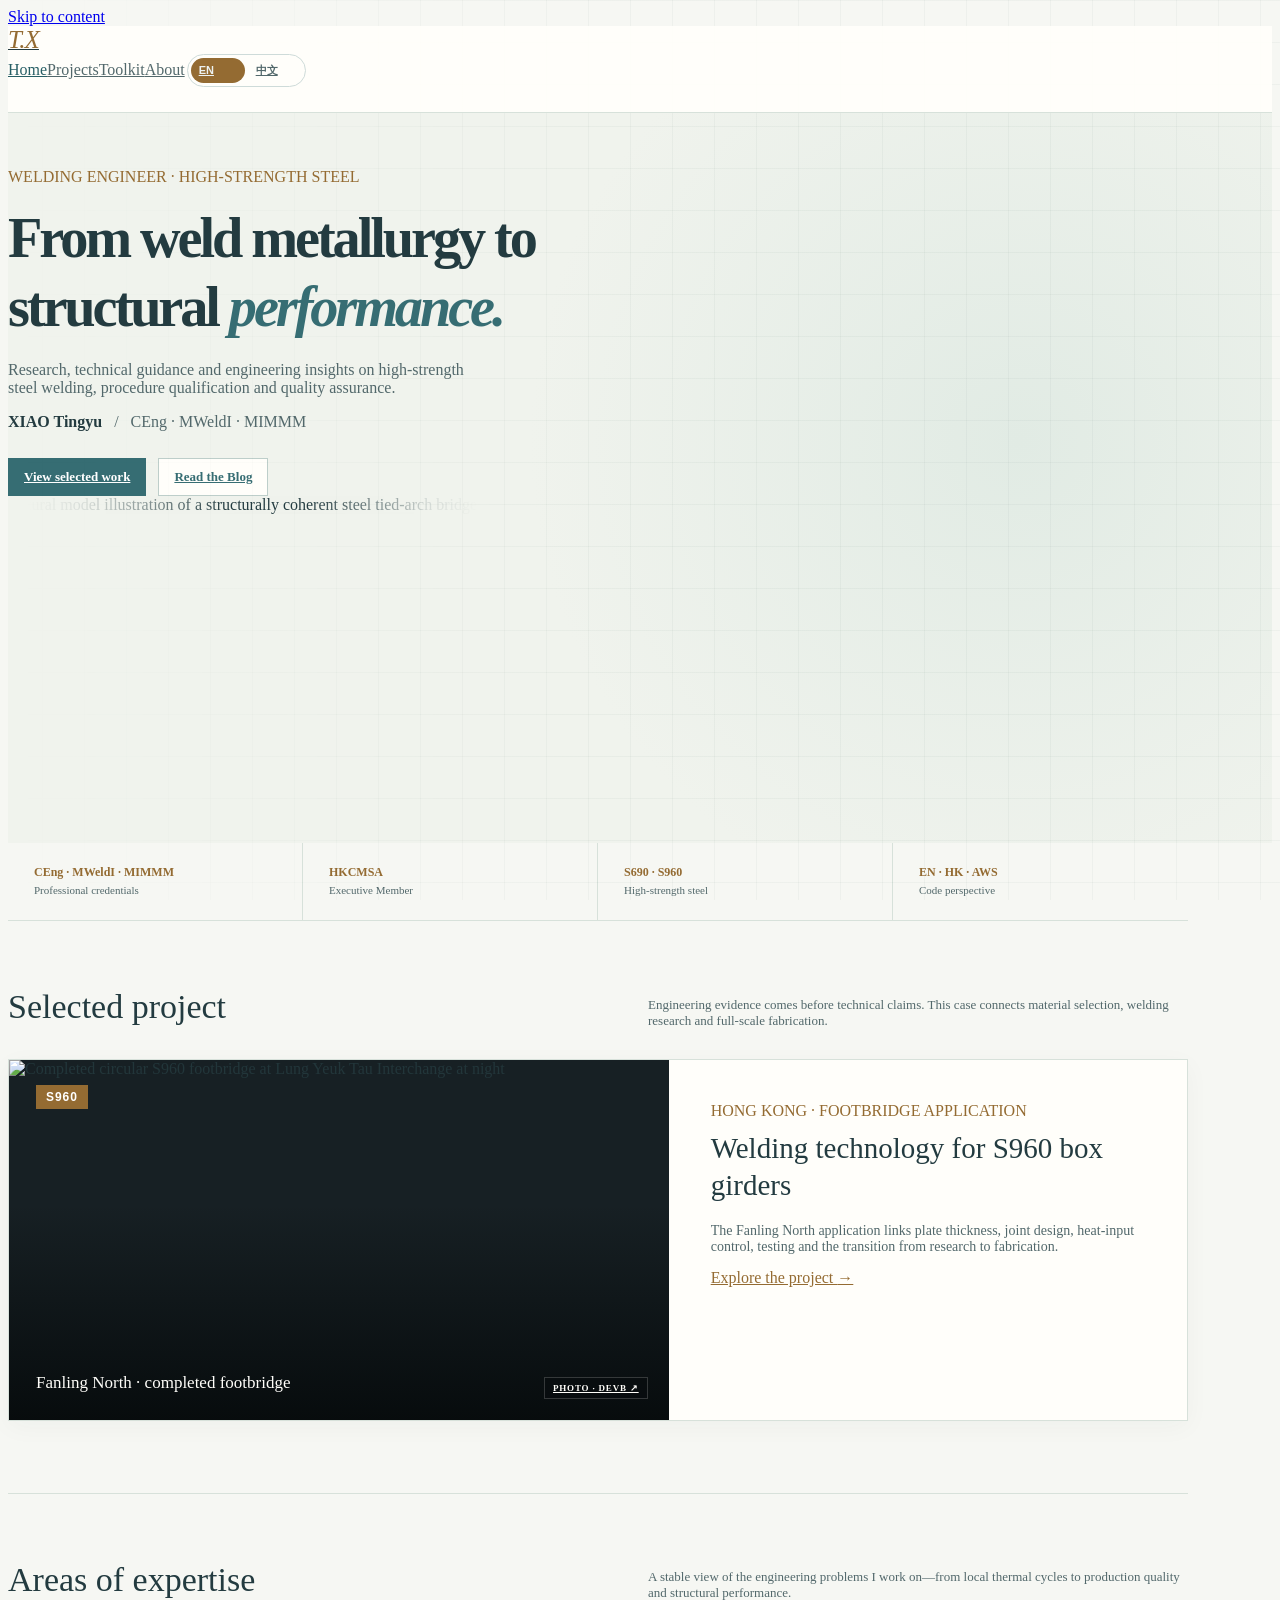
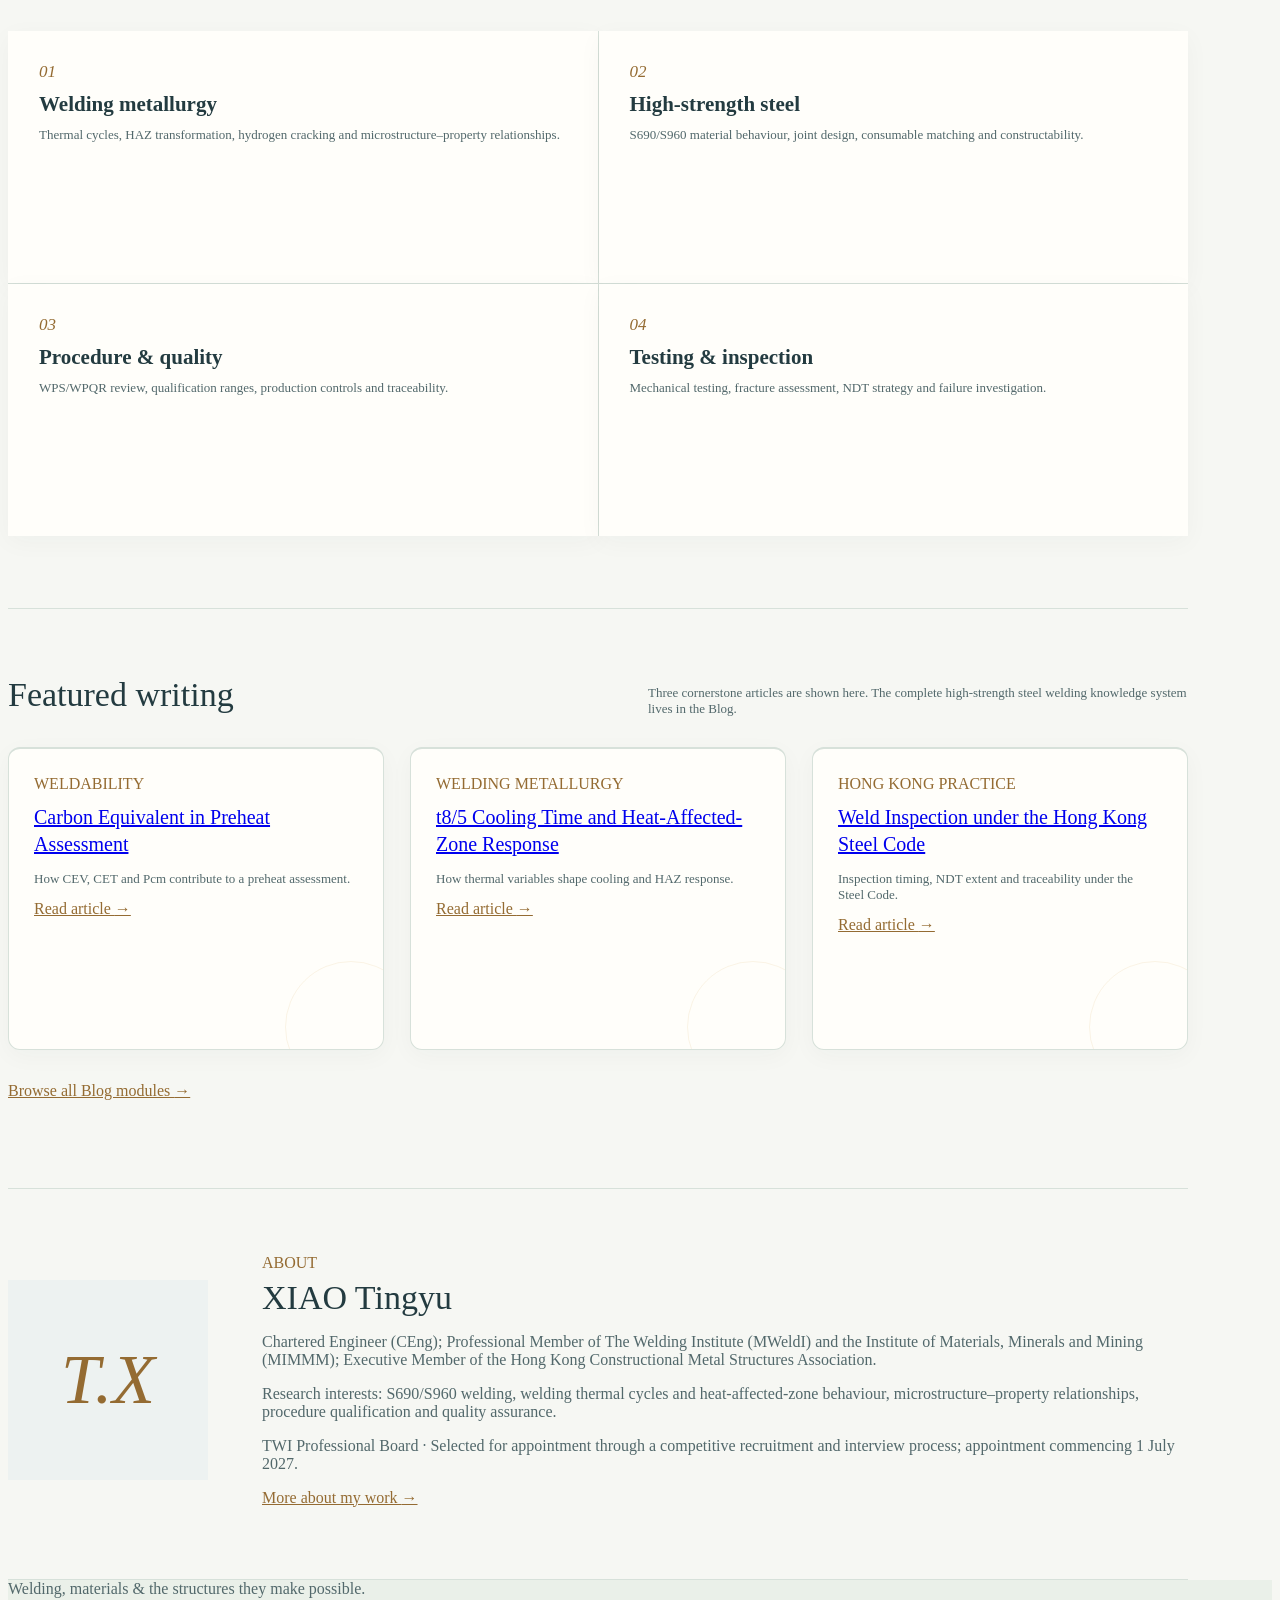
==== commit 54e5d07f: "Lead with TWI board appointment" ====
--- a/index.html
+++ b/index.html
@@ -8,7 +8,7 @@
   <link rel="icon" href="favicon.svg?v=20261003-5" type="image/svg+xml">
   <script>document.documentElement.classList.add("i18n-loading")</script>
   <script src="blog-nav.js?v=20260929-2" defer></script>
-  <script src="i18n.js?v=20261010-3" defer></script>
+  <script src="i18n.js?v=20261010-4" defer></script>
 </head>
 <body>
   <a href="#main" class="skip">Skip to content</a>
@@ -25,7 +25,7 @@
 
     <section class="wrap home-section"><div class="home-section-head"><h2>Featured writing</h2><p>Three cornerstone articles are shown here. The complete high-strength steel welding knowledge system lives in the Blog.</p></div><div class="featured-writing"><article><div class="meta"><span class="category">WELDABILITY</span></div><h3><a href="carbon-equivalent-preheat.html">Carbon Equivalent in Preheat Assessment</a></h3><p>How CEV, CET and Pcm contribute to a preheat assessment.</p><a class="read" href="carbon-equivalent-preheat.html">Read article <span>→</span></a></article><article><div class="meta"><span class="category">WELDING METALLURGY</span></div><h3><a href="t8-5-cooling-time.html">t8/5 Cooling Time and Heat-Affected-Zone Response</a></h3><p>How thermal variables shape cooling and HAZ response.</p><a class="read" href="t8-5-cooling-time.html">Read article <span>→</span></a></article><article><div class="meta"><span class="category">HONG KONG PRACTICE</span></div><h3><a href="hong-kong-weld-inspection.html">Weld Inspection under the Hong Kong Steel Code</a></h3><p>Inspection timing, NDT extent and traceability under the Steel Code.</p><a class="read" href="hong-kong-weld-inspection.html">Read article <span>→</span></a></article></div><p style="margin-top:32px"><a class="read" href="blog.html">Browse all Blog modules <span>→</span></a></p></section>
 
-    <section class="wrap home-section home-about"><div class="home-about-mark" aria-hidden="true">T.X</div><div><div class="eyebrow">ABOUT</div><h2>XIAO Tingyu</h2><p>Chartered Engineer (CEng); Professional Member of The Welding Institute (MWeldI) and the Institute of Materials, Minerals and Mining (MIMMM); Executive Member of the Hong Kong Constructional Metal Structures Association.</p><p>Research interests: S690/S960 welding, welding thermal cycles and heat-affected-zone behaviour, microstructure–property relationships, procedure qualification and quality assurance.</p><p>Selected through a competitive recruitment and interview process for appointment to the TWI Professional Board, commencing 1 July 2027.</p><a class="read" href="about.html">More about my work <span>→</span></a></div></section>
+    <section class="wrap home-section home-about"><div class="home-about-mark" aria-hidden="true">T.X</div><div><div class="eyebrow">ABOUT</div><h2>XIAO Tingyu</h2><p>Chartered Engineer (CEng); Professional Member of The Welding Institute (MWeldI) and the Institute of Materials, Minerals and Mining (MIMMM); Executive Member of the Hong Kong Constructional Metal Structures Association.</p><p>Research interests: S690/S960 welding, welding thermal cycles and heat-affected-zone behaviour, microstructure–property relationships, procedure qualification and quality assurance.</p><p>TWI Professional Board · Selected for appointment through a competitive recruitment and interview process; appointment commencing 1 July 2027.</p><a class="read" href="about.html">More about my work <span>→</span></a></div></section>
   </main>
   <footer><div class="wrap footer-grid"><div>Welding, materials &amp; the structures they make possible.</div><div><a href="about.html">About</a><a href="mailto:xiaoty89757@gmail.com">Email ↗</a><span>© 2026</span></div></div></footer>
 </body></html>
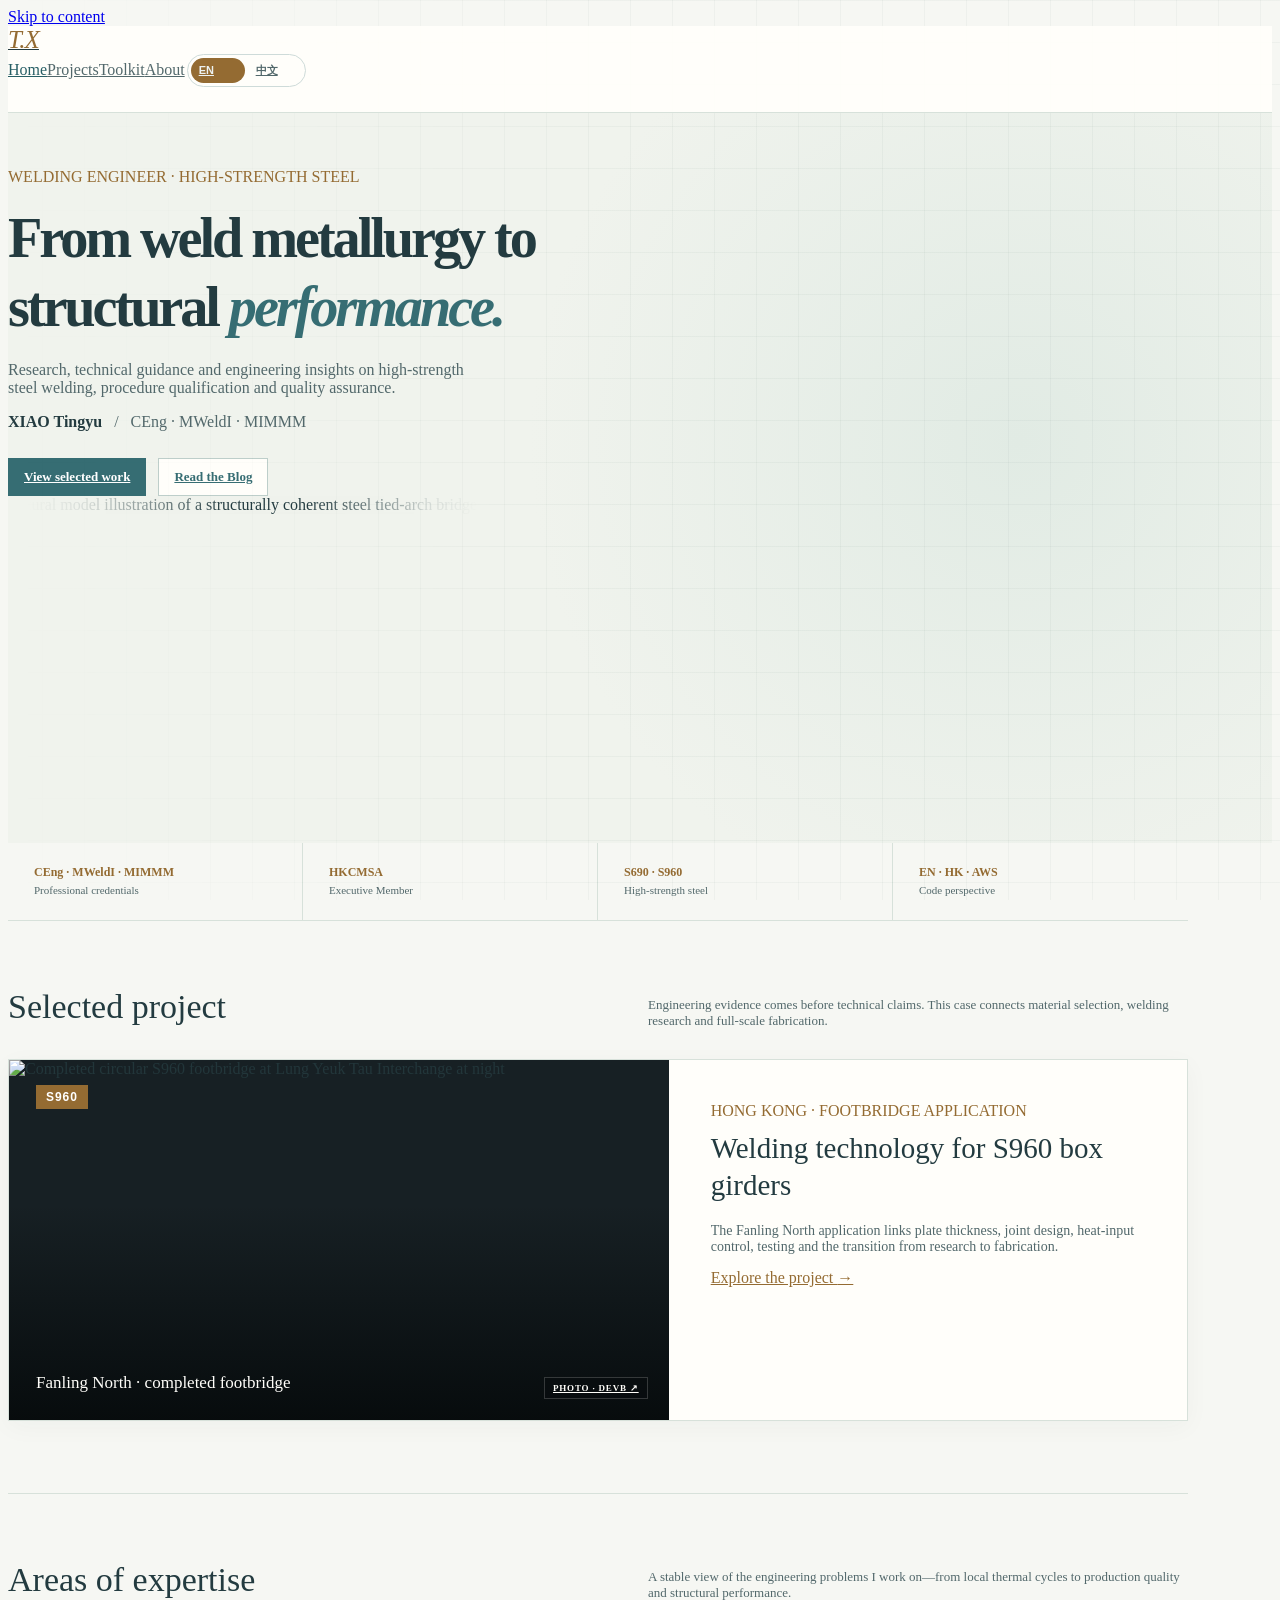
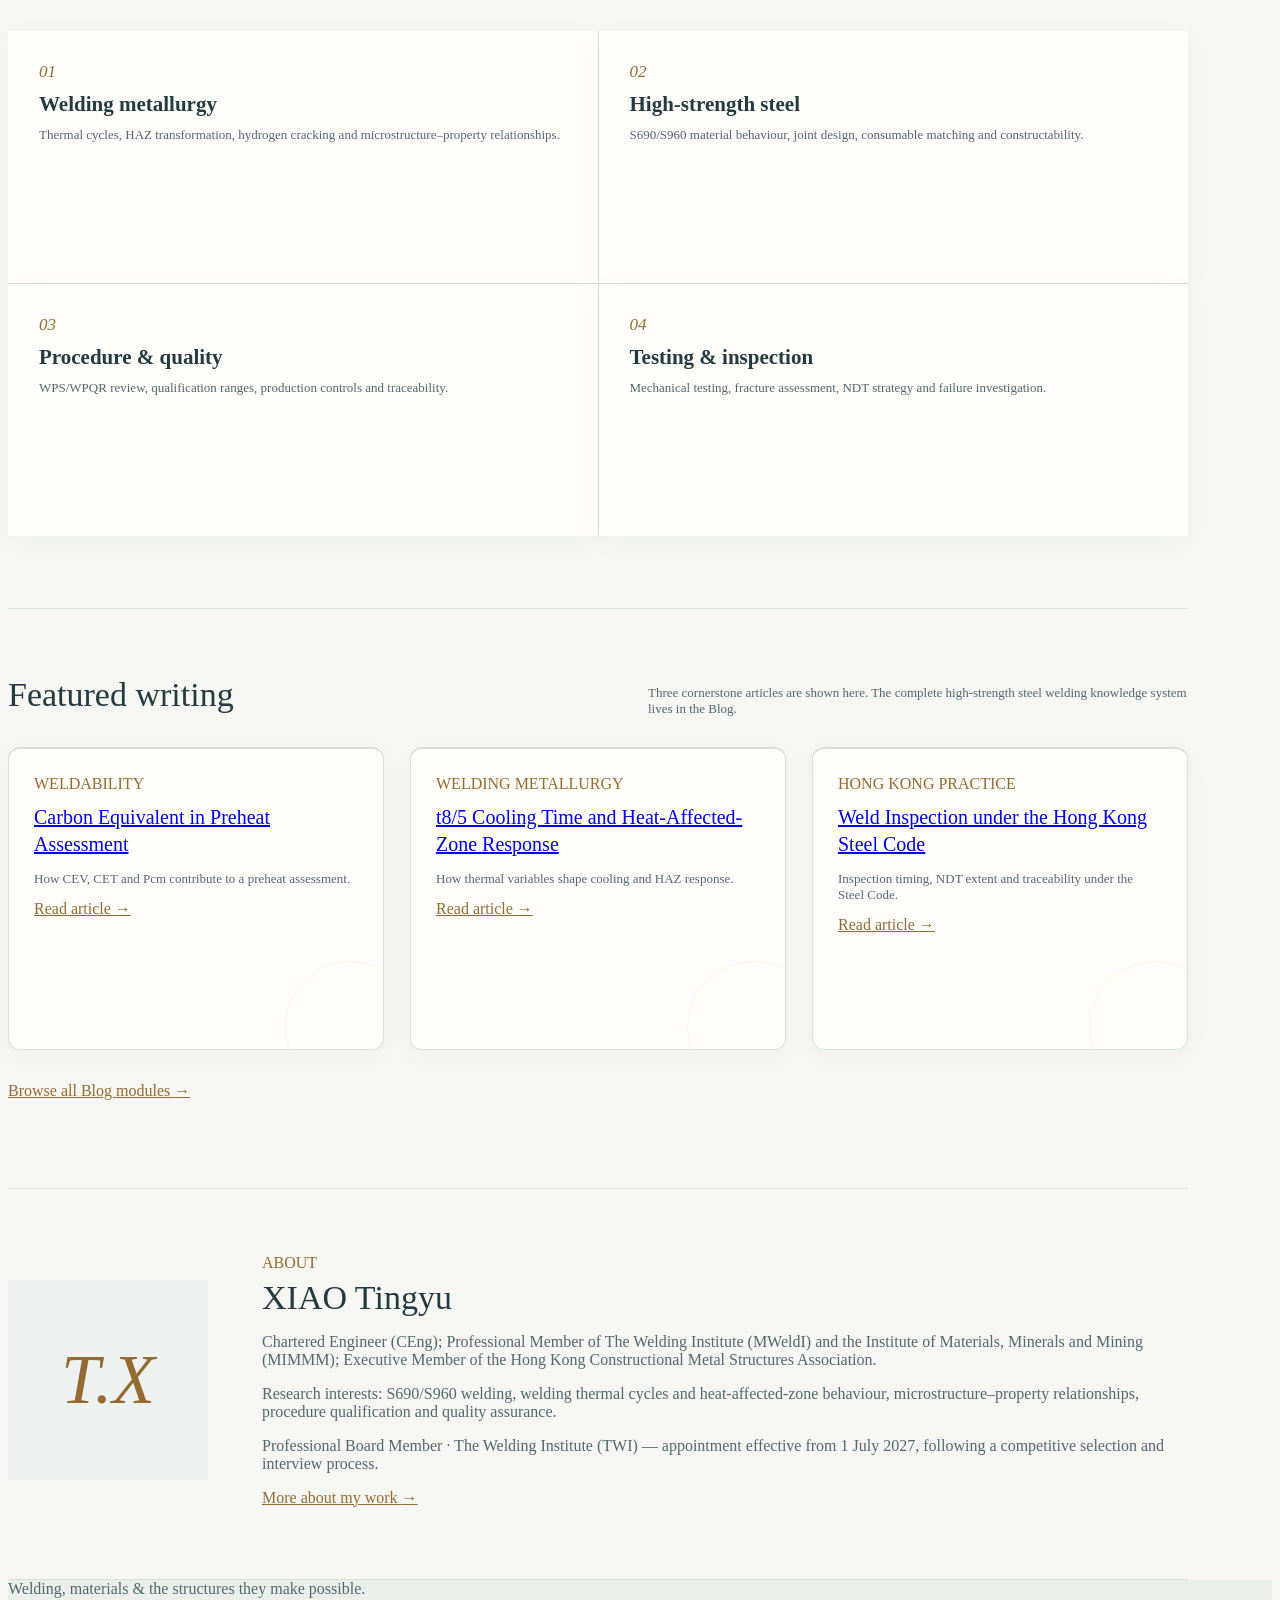
==== commit cbb7ecb3: "Clarify TWI Professional Board Member title" ====
--- a/index.html
+++ b/index.html
@@ -8,7 +8,7 @@
   <link rel="icon" href="favicon.svg?v=20261003-5" type="image/svg+xml">
   <script>document.documentElement.classList.add("i18n-loading")</script>
   <script src="blog-nav.js?v=20260929-2" defer></script>
-  <script src="i18n.js?v=20261010-4" defer></script>
+  <script src="i18n.js?v=20261011-1" defer></script>
 </head>
 <body>
   <a href="#main" class="skip">Skip to content</a>
@@ -25,7 +25,7 @@
 
     <section class="wrap home-section"><div class="home-section-head"><h2>Featured writing</h2><p>Three cornerstone articles are shown here. The complete high-strength steel welding knowledge system lives in the Blog.</p></div><div class="featured-writing"><article><div class="meta"><span class="category">WELDABILITY</span></div><h3><a href="carbon-equivalent-preheat.html">Carbon Equivalent in Preheat Assessment</a></h3><p>How CEV, CET and Pcm contribute to a preheat assessment.</p><a class="read" href="carbon-equivalent-preheat.html">Read article <span>→</span></a></article><article><div class="meta"><span class="category">WELDING METALLURGY</span></div><h3><a href="t8-5-cooling-time.html">t8/5 Cooling Time and Heat-Affected-Zone Response</a></h3><p>How thermal variables shape cooling and HAZ response.</p><a class="read" href="t8-5-cooling-time.html">Read article <span>→</span></a></article><article><div class="meta"><span class="category">HONG KONG PRACTICE</span></div><h3><a href="hong-kong-weld-inspection.html">Weld Inspection under the Hong Kong Steel Code</a></h3><p>Inspection timing, NDT extent and traceability under the Steel Code.</p><a class="read" href="hong-kong-weld-inspection.html">Read article <span>→</span></a></article></div><p style="margin-top:32px"><a class="read" href="blog.html">Browse all Blog modules <span>→</span></a></p></section>
 
-    <section class="wrap home-section home-about"><div class="home-about-mark" aria-hidden="true">T.X</div><div><div class="eyebrow">ABOUT</div><h2>XIAO Tingyu</h2><p>Chartered Engineer (CEng); Professional Member of The Welding Institute (MWeldI) and the Institute of Materials, Minerals and Mining (MIMMM); Executive Member of the Hong Kong Constructional Metal Structures Association.</p><p>Research interests: S690/S960 welding, welding thermal cycles and heat-affected-zone behaviour, microstructure–property relationships, procedure qualification and quality assurance.</p><p>TWI Professional Board · Selected for appointment through a competitive recruitment and interview process; appointment commencing 1 July 2027.</p><a class="read" href="about.html">More about my work <span>→</span></a></div></section>
+    <section class="wrap home-section home-about"><div class="home-about-mark" aria-hidden="true">T.X</div><div><div class="eyebrow">ABOUT</div><h2>XIAO Tingyu</h2><p>Chartered Engineer (CEng); Professional Member of The Welding Institute (MWeldI) and the Institute of Materials, Minerals and Mining (MIMMM); Executive Member of the Hong Kong Constructional Metal Structures Association.</p><p>Research interests: S690/S960 welding, welding thermal cycles and heat-affected-zone behaviour, microstructure–property relationships, procedure qualification and quality assurance.</p><p>Professional Board Member · The Welding Institute (TWI) — appointment effective from 1 July 2027, following a competitive selection and interview process.</p><a class="read" href="about.html">More about my work <span>→</span></a></div></section>
   </main>
   <footer><div class="wrap footer-grid"><div>Welding, materials &amp; the structures they make possible.</div><div><a href="about.html">About</a><a href="mailto:xiaoty89757@gmail.com">Email ↗</a><span>© 2026</span></div></div></footer>
 </body></html>
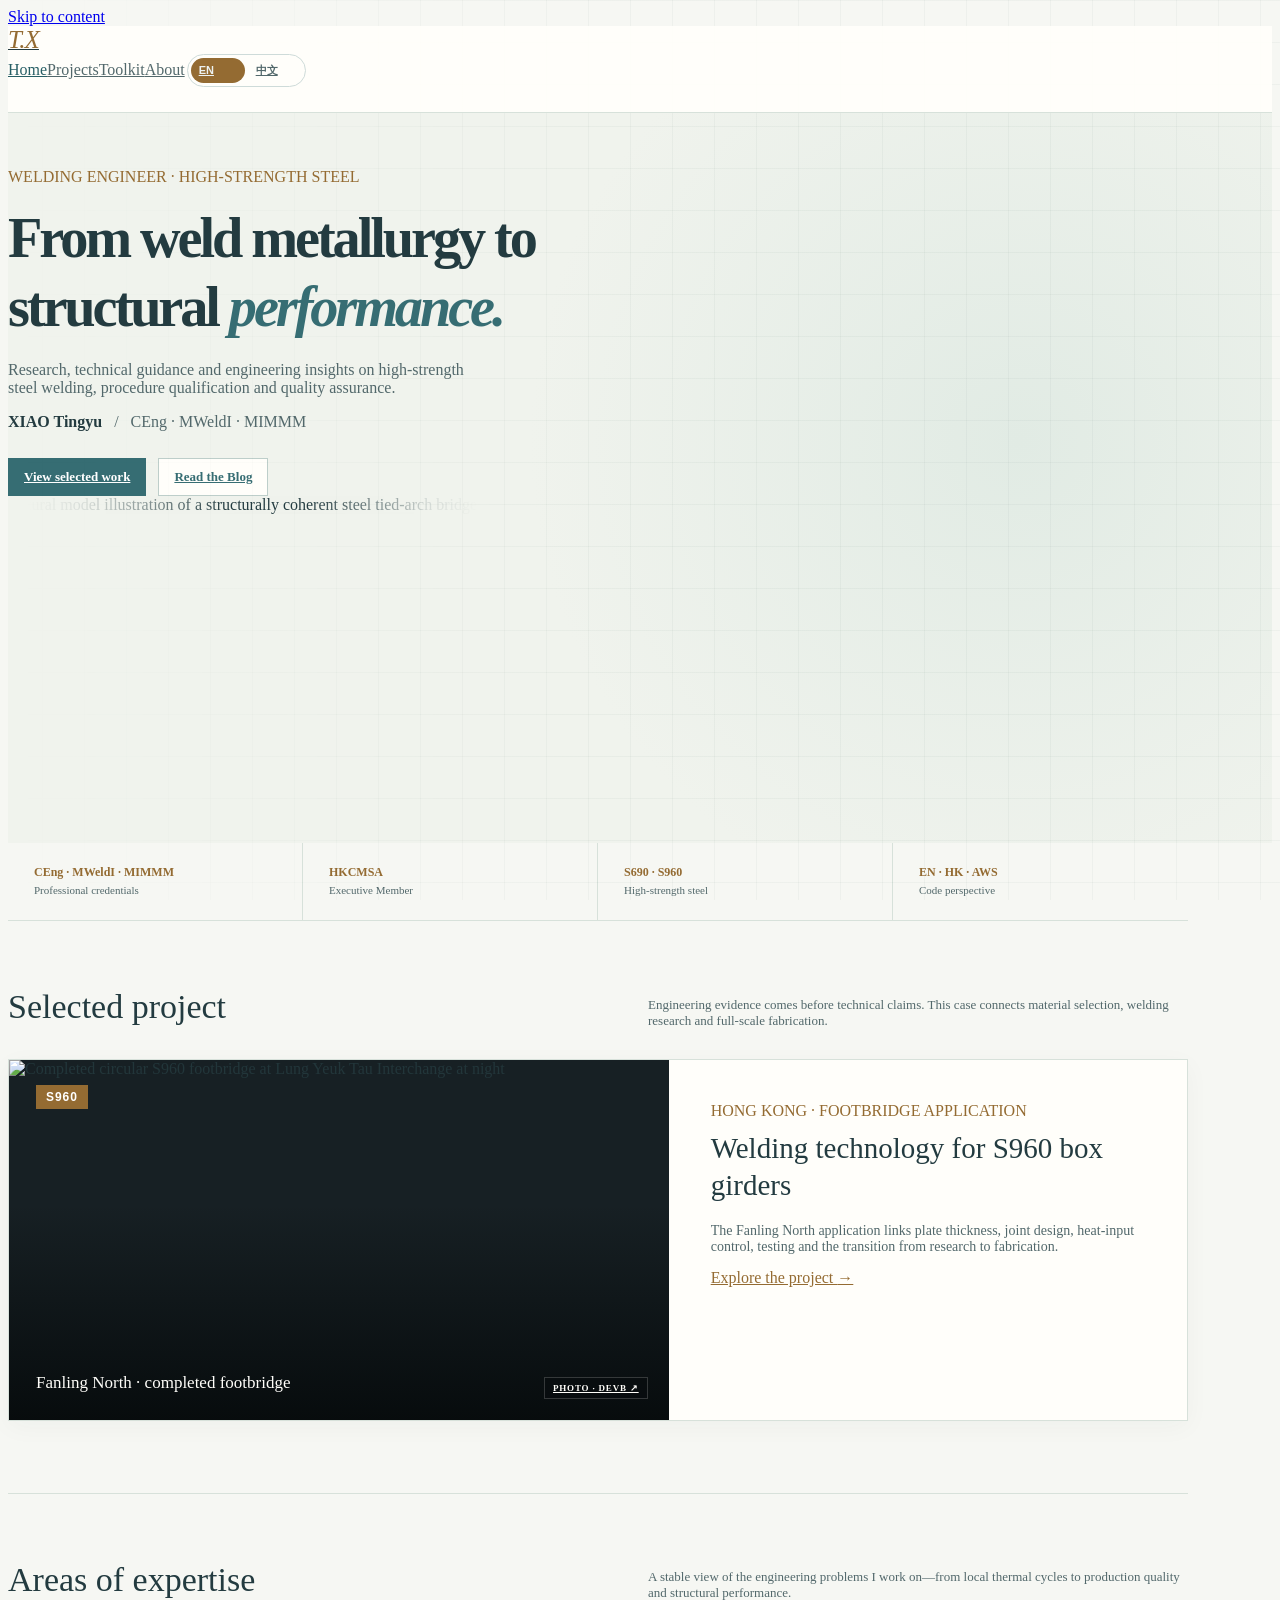
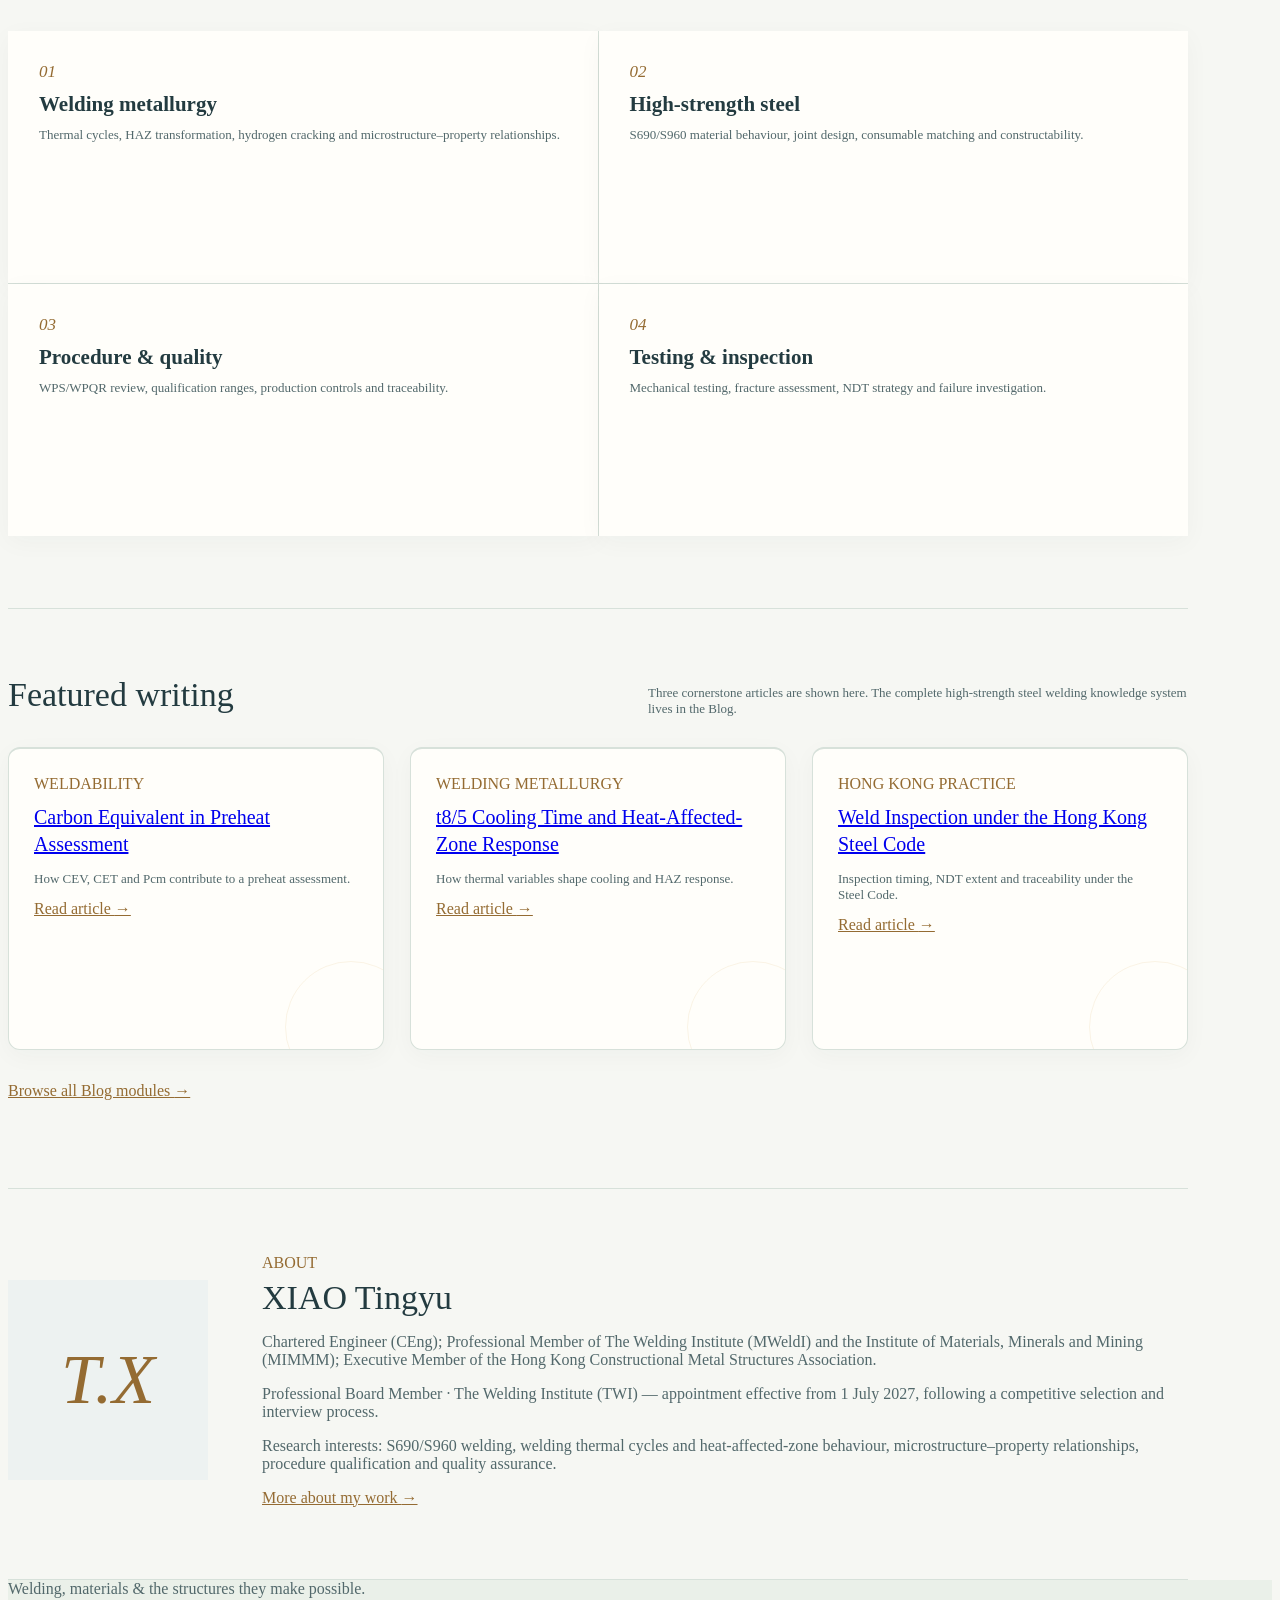
==== commit c55ac3db: "Prioritize board appointment on homepage" ====
--- a/index.html
+++ b/index.html
@@ -25,7 +25,7 @@
 
     <section class="wrap home-section"><div class="home-section-head"><h2>Featured writing</h2><p>Three cornerstone articles are shown here. The complete high-strength steel welding knowledge system lives in the Blog.</p></div><div class="featured-writing"><article><div class="meta"><span class="category">WELDABILITY</span></div><h3><a href="carbon-equivalent-preheat.html">Carbon Equivalent in Preheat Assessment</a></h3><p>How CEV, CET and Pcm contribute to a preheat assessment.</p><a class="read" href="carbon-equivalent-preheat.html">Read article <span>→</span></a></article><article><div class="meta"><span class="category">WELDING METALLURGY</span></div><h3><a href="t8-5-cooling-time.html">t8/5 Cooling Time and Heat-Affected-Zone Response</a></h3><p>How thermal variables shape cooling and HAZ response.</p><a class="read" href="t8-5-cooling-time.html">Read article <span>→</span></a></article><article><div class="meta"><span class="category">HONG KONG PRACTICE</span></div><h3><a href="hong-kong-weld-inspection.html">Weld Inspection under the Hong Kong Steel Code</a></h3><p>Inspection timing, NDT extent and traceability under the Steel Code.</p><a class="read" href="hong-kong-weld-inspection.html">Read article <span>→</span></a></article></div><p style="margin-top:32px"><a class="read" href="blog.html">Browse all Blog modules <span>→</span></a></p></section>
 
-    <section class="wrap home-section home-about"><div class="home-about-mark" aria-hidden="true">T.X</div><div><div class="eyebrow">ABOUT</div><h2>XIAO Tingyu</h2><p>Chartered Engineer (CEng); Professional Member of The Welding Institute (MWeldI) and the Institute of Materials, Minerals and Mining (MIMMM); Executive Member of the Hong Kong Constructional Metal Structures Association.</p><p>Research interests: S690/S960 welding, welding thermal cycles and heat-affected-zone behaviour, microstructure–property relationships, procedure qualification and quality assurance.</p><p>Professional Board Member · The Welding Institute (TWI) — appointment effective from 1 July 2027, following a competitive selection and interview process.</p><a class="read" href="about.html">More about my work <span>→</span></a></div></section>
+    <section class="wrap home-section home-about"><div class="home-about-mark" aria-hidden="true">T.X</div><div><div class="eyebrow">ABOUT</div><h2>XIAO Tingyu</h2><p>Chartered Engineer (CEng); Professional Member of The Welding Institute (MWeldI) and the Institute of Materials, Minerals and Mining (MIMMM); Executive Member of the Hong Kong Constructional Metal Structures Association.</p><p>Professional Board Member · The Welding Institute (TWI) — appointment effective from 1 July 2027, following a competitive selection and interview process.</p><p>Research interests: S690/S960 welding, welding thermal cycles and heat-affected-zone behaviour, microstructure–property relationships, procedure qualification and quality assurance.</p><a class="read" href="about.html">More about my work <span>→</span></a></div></section>
   </main>
   <footer><div class="wrap footer-grid"><div>Welding, materials &amp; the structures they make possible.</div><div><a href="about.html">About</a><a href="mailto:xiaoty89757@gmail.com">Email ↗</a><span>© 2026</span></div></div></footer>
 </body></html>
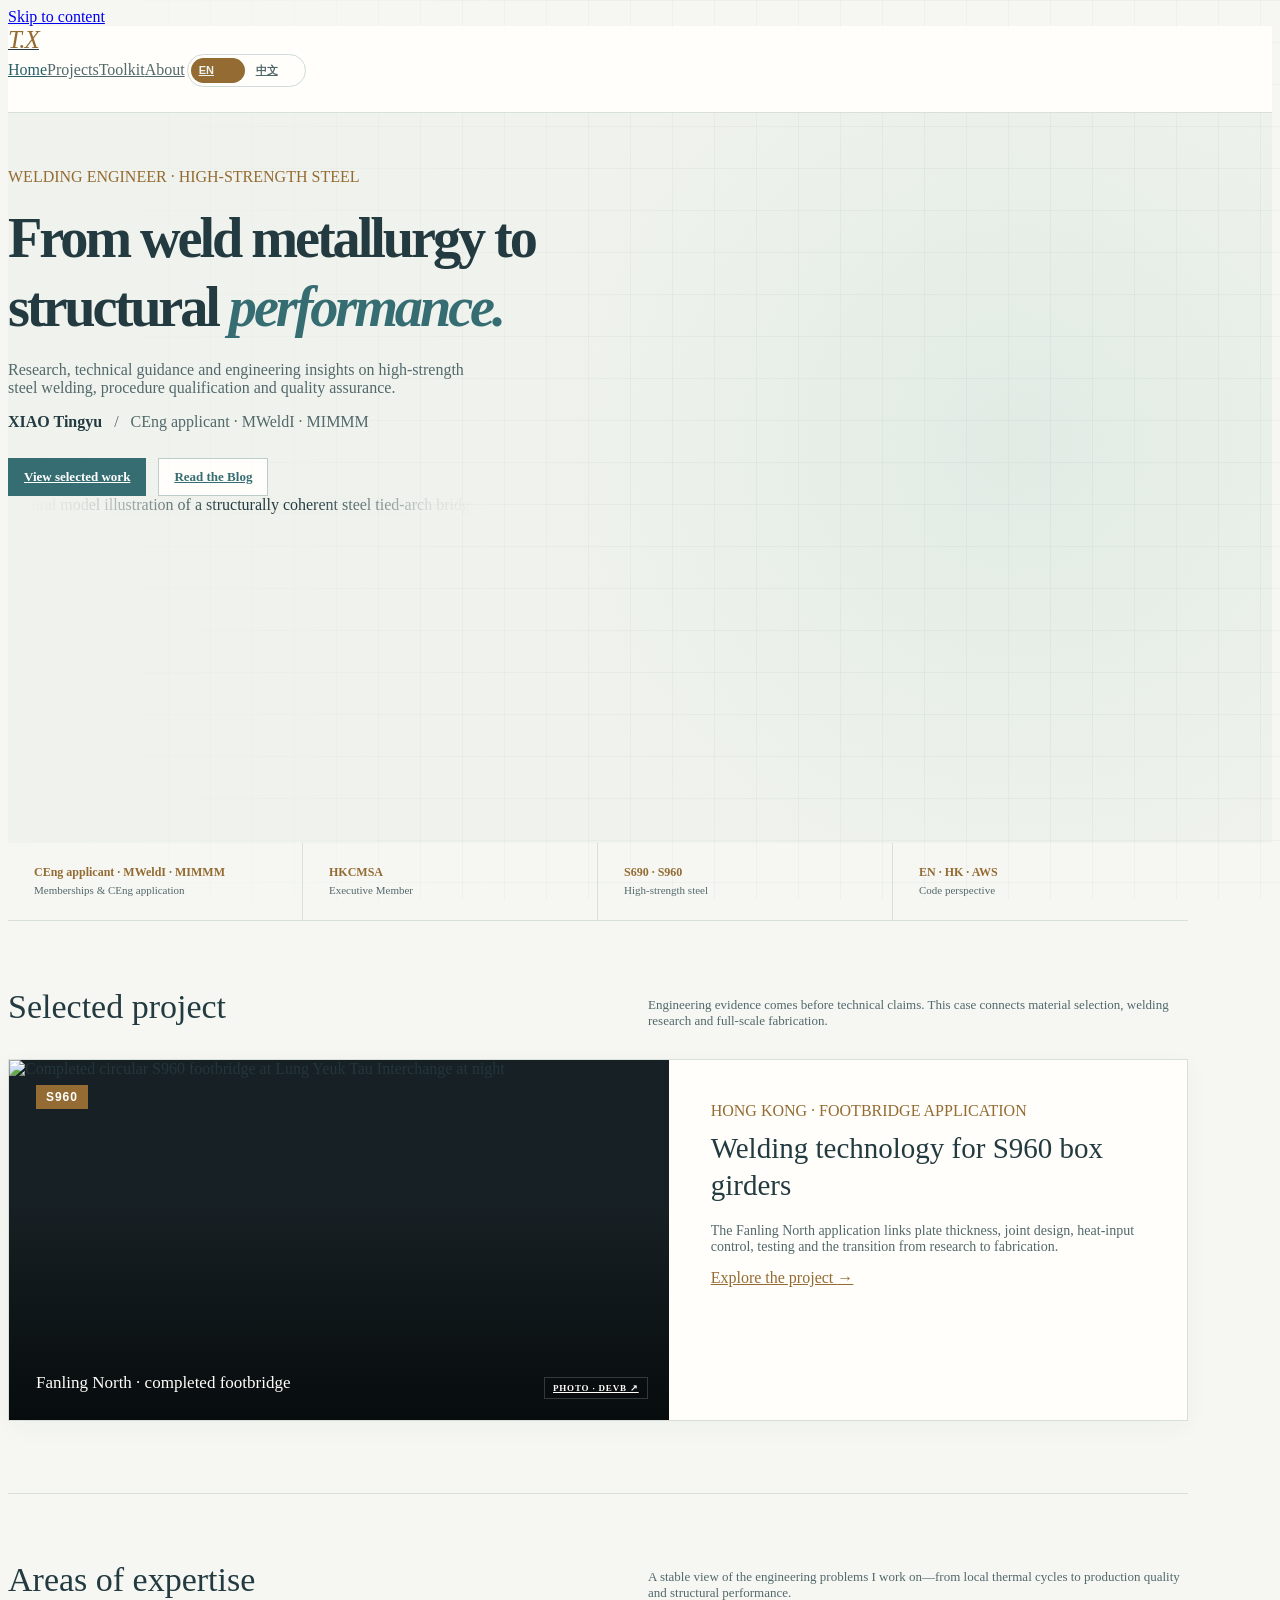
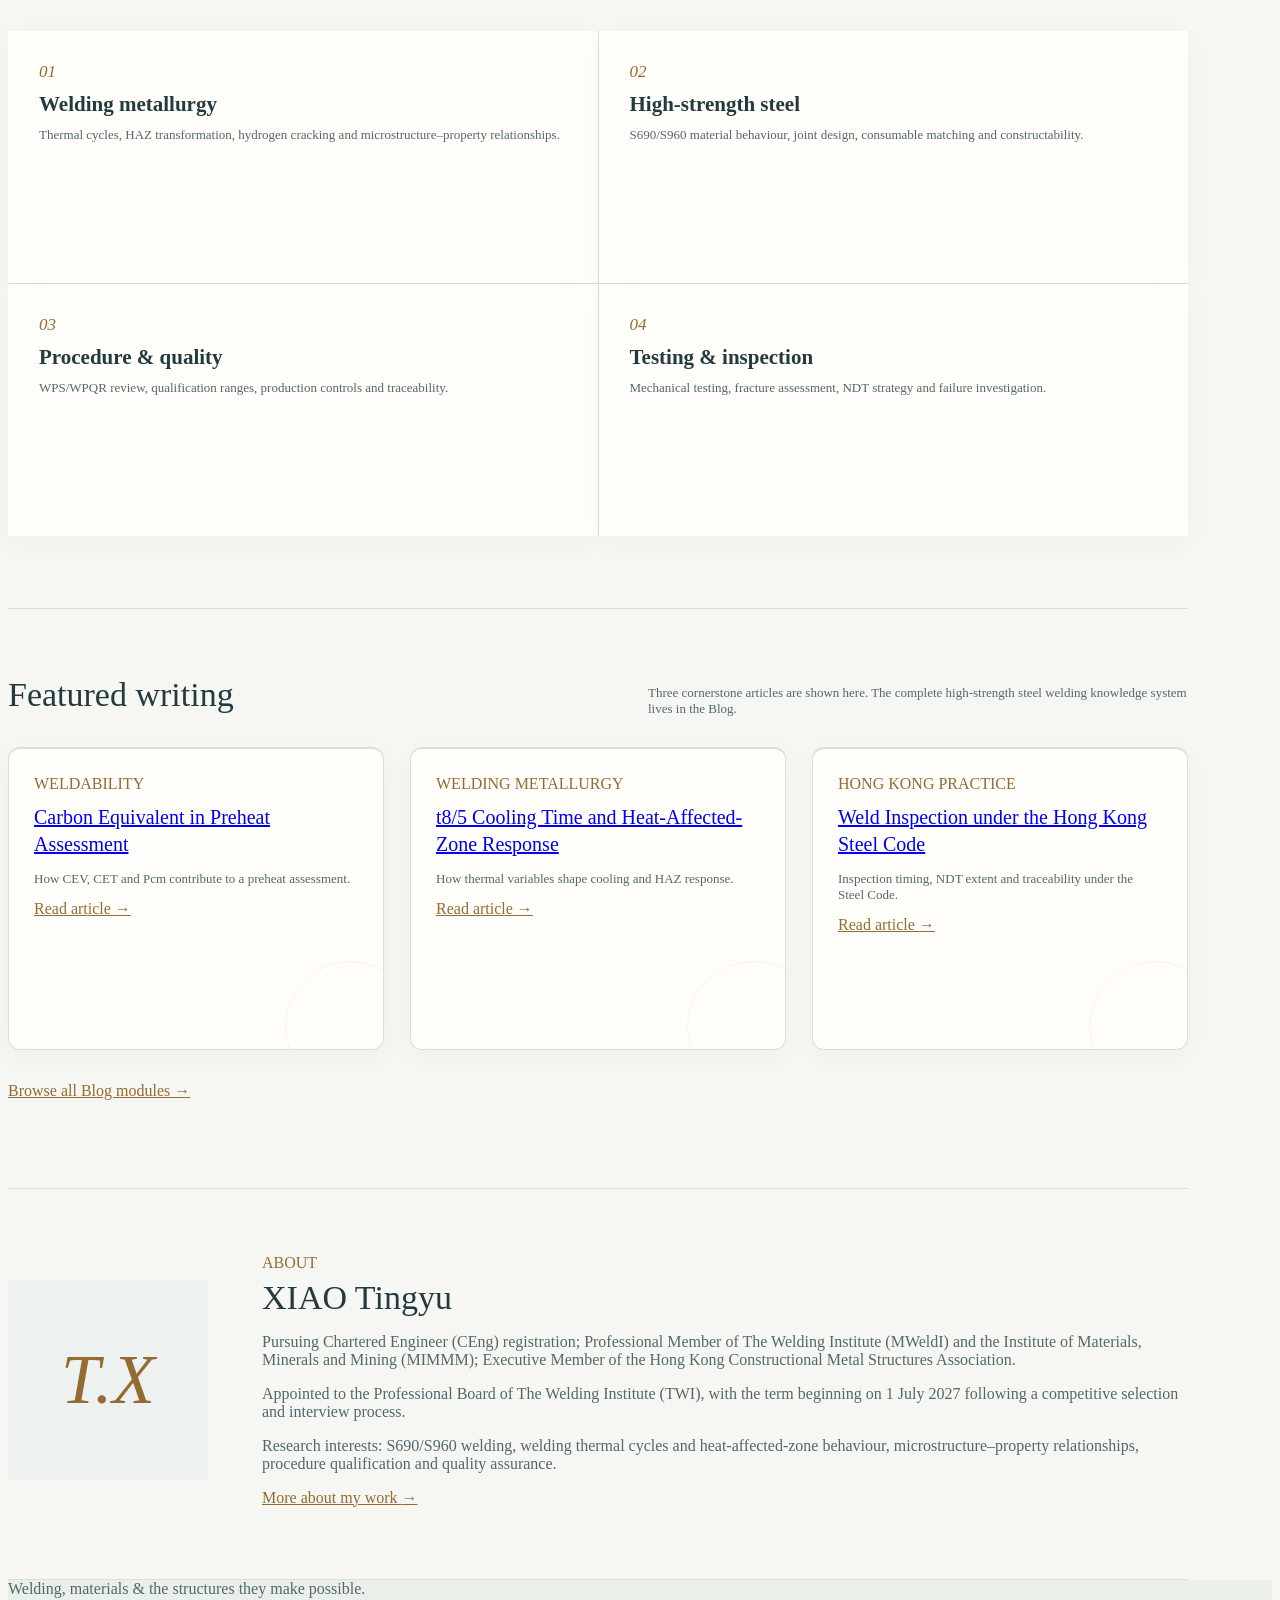
==== commit 31386b15: "Publish welding knowledge base and technical corrections" ====
--- a/index.html
+++ b/index.html
@@ -15,9 +15,9 @@
   <header><div class="wrap nav"><a class="wordmark" href="./" aria-label="XIAO Tingyu home"><span class="initials">T.X</span></a><nav aria-label="Primary navigation"><a href="./" aria-current="page">Home</a><a href="projects.html">Projects</a><a href="toolkit.html">Toolkit</a><a href="about.html">About</a></nav></div></header>
 
   <main id="main">
-    <section class="hero home-hero"><div class="wrap hero-inner"><div><div class="eyebrow">WELDING ENGINEER · HIGH-STRENGTH STEEL</div><h1>From weld metallurgy to structural <em>performance.</em></h1><p>Research, technical guidance and engineering insights on high-strength steel welding, procedure qualification and quality assurance.</p><div class="signature"><strong>XIAO Tingyu</strong> &nbsp; / &nbsp; CEng · MWeldI · MIMMM</div><div class="home-actions"><a class="home-action home-action-primary" href="projects.html">View selected work</a><a class="home-action" href="blog.html">Read the Blog</a></div></div><img class="hero-art" src="assets/hero-bridge-model.png?v=20261003-5" alt="Architectural model illustration of a structurally coherent steel tied-arch bridge"></div></section>
+    <section class="hero home-hero"><div class="wrap hero-inner"><div><div class="eyebrow">WELDING ENGINEER · HIGH-STRENGTH STEEL</div><h1>From weld metallurgy to structural <em>performance.</em></h1><p>Research, technical guidance and engineering insights on high-strength steel welding, procedure qualification and quality assurance.</p><div class="signature"><strong>XIAO Tingyu</strong> &nbsp; / &nbsp; CEng applicant · MWeldI · MIMMM</div><div class="home-actions"><a class="home-action home-action-primary" href="projects.html">View selected work</a><a class="home-action" href="blog.html">Read the Blog</a></div></div><img class="hero-art" src="assets/hero-bridge-model.png?v=20261003-5" alt="Architectural model illustration of a structurally coherent steel tied-arch bridge"></div></section>
 
-    <section class="wrap credential-strip" aria-label="Professional focus"><div><strong>CEng · MWeldI · MIMMM</strong><span>Professional credentials</span></div><div><strong>HKCMSA</strong><span>Executive Member</span></div><div><strong>S690 · S960</strong><span>High-strength steel</span></div><div><strong>EN · HK · AWS</strong><span>Code perspective</span></div></section>
+    <section class="wrap credential-strip" aria-label="Professional focus"><div><strong>CEng applicant · MWeldI · MIMMM</strong><span>Memberships & CEng application</span></div><div><strong>HKCMSA</strong><span>Executive Member</span></div><div><strong>S690 · S960</strong><span>High-strength steel</span></div><div><strong>EN · HK · AWS</strong><span>Code perspective</span></div></section>
 
     <section class="wrap home-section"><div class="home-section-head"><h2>Selected project</h2><p>Engineering evidence comes before technical claims. This case connects material selection, welding research and full-scale fabrication.</p></div><div class="featured-project"><div class="featured-project-visual"><img src="assets/fanling-footbridge-finished.jpg" alt="Completed circular S960 footbridge at Lung Yeuk Tau Interchange at night"><div class="featured-project-grade">S960</div><div class="featured-project-caption">Fanling North · completed footbridge</div><a class="photo-credit" href="https://www.devb.gov.hk/en/home/my_blog/index_id_1608.html?p=1&amp;y=2026" target="_blank" rel="noopener">PHOTO · DEVB ↗</a></div><div class="featured-project-copy"><div class="eyebrow">HONG KONG · FOOTBRIDGE APPLICATION</div><h3>Welding technology for S960 box girders</h3><p>The Fanling North application links plate thickness, joint design, heat-input control, testing and the transition from research to fabrication.</p><a class="read" href="projects.html#fanling">Explore the project <span>→</span></a></div></div></section>
 
@@ -25,7 +25,7 @@
 
     <section class="wrap home-section"><div class="home-section-head"><h2>Featured writing</h2><p>Three cornerstone articles are shown here. The complete high-strength steel welding knowledge system lives in the Blog.</p></div><div class="featured-writing"><article><div class="meta"><span class="category">WELDABILITY</span></div><h3><a href="carbon-equivalent-preheat.html">Carbon Equivalent in Preheat Assessment</a></h3><p>How CEV, CET and Pcm contribute to a preheat assessment.</p><a class="read" href="carbon-equivalent-preheat.html">Read article <span>→</span></a></article><article><div class="meta"><span class="category">WELDING METALLURGY</span></div><h3><a href="t8-5-cooling-time.html">t8/5 Cooling Time and Heat-Affected-Zone Response</a></h3><p>How thermal variables shape cooling and HAZ response.</p><a class="read" href="t8-5-cooling-time.html">Read article <span>→</span></a></article><article><div class="meta"><span class="category">HONG KONG PRACTICE</span></div><h3><a href="hong-kong-weld-inspection.html">Weld Inspection under the Hong Kong Steel Code</a></h3><p>Inspection timing, NDT extent and traceability under the Steel Code.</p><a class="read" href="hong-kong-weld-inspection.html">Read article <span>→</span></a></article></div><p style="margin-top:32px"><a class="read" href="blog.html">Browse all Blog modules <span>→</span></a></p></section>
 
-    <section class="wrap home-section home-about"><div class="home-about-mark" aria-hidden="true">T.X</div><div><div class="eyebrow">ABOUT</div><h2>XIAO Tingyu</h2><p>Chartered Engineer (CEng); Professional Member of The Welding Institute (MWeldI) and the Institute of Materials, Minerals and Mining (MIMMM); Executive Member of the Hong Kong Constructional Metal Structures Association.</p><p>Professional Board Member · The Welding Institute (TWI) — appointment effective from 1 July 2027, following a competitive selection and interview process.</p><p>Research interests: S690/S960 welding, welding thermal cycles and heat-affected-zone behaviour, microstructure–property relationships, procedure qualification and quality assurance.</p><a class="read" href="about.html">More about my work <span>→</span></a></div></section>
+    <section class="wrap home-section home-about"><div class="home-about-mark" aria-hidden="true">T.X</div><div><div class="eyebrow">ABOUT</div><h2>XIAO Tingyu</h2><p>Pursuing Chartered Engineer (CEng) registration; Professional Member of The Welding Institute (MWeldI) and the Institute of Materials, Minerals and Mining (MIMMM); Executive Member of the Hong Kong Constructional Metal Structures Association.</p><p>Appointed to the Professional Board of The Welding Institute (TWI), with the term beginning on 1 July 2027 following a competitive selection and interview process.</p><p>Research interests: S690/S960 welding, welding thermal cycles and heat-affected-zone behaviour, microstructure–property relationships, procedure qualification and quality assurance.</p><a class="read" href="about.html">More about my work <span>→</span></a></div></section>
   </main>
   <footer><div class="wrap footer-grid"><div>Welding, materials &amp; the structures they make possible.</div><div><a href="about.html">About</a><a href="mailto:xiaoty89757@gmail.com">Email ↗</a><span>© 2026</span></div></div></footer>
 </body></html>
